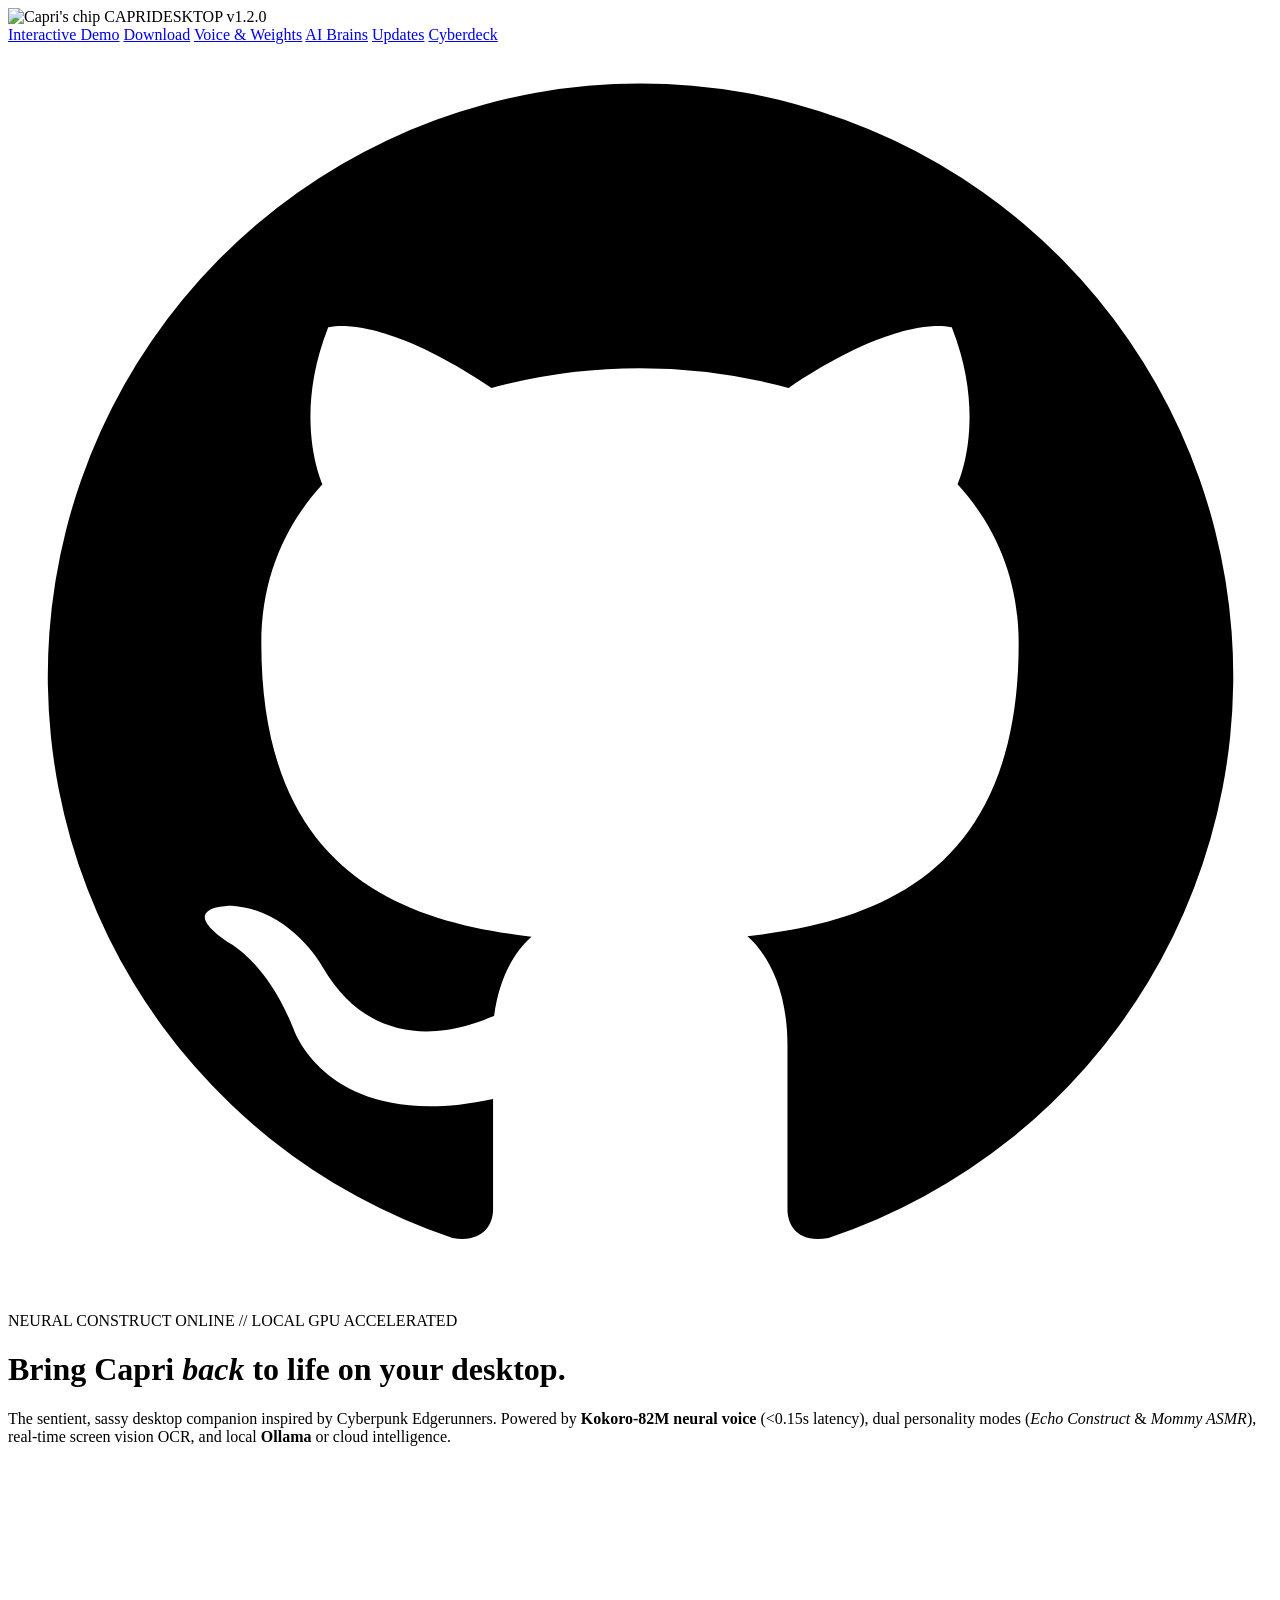
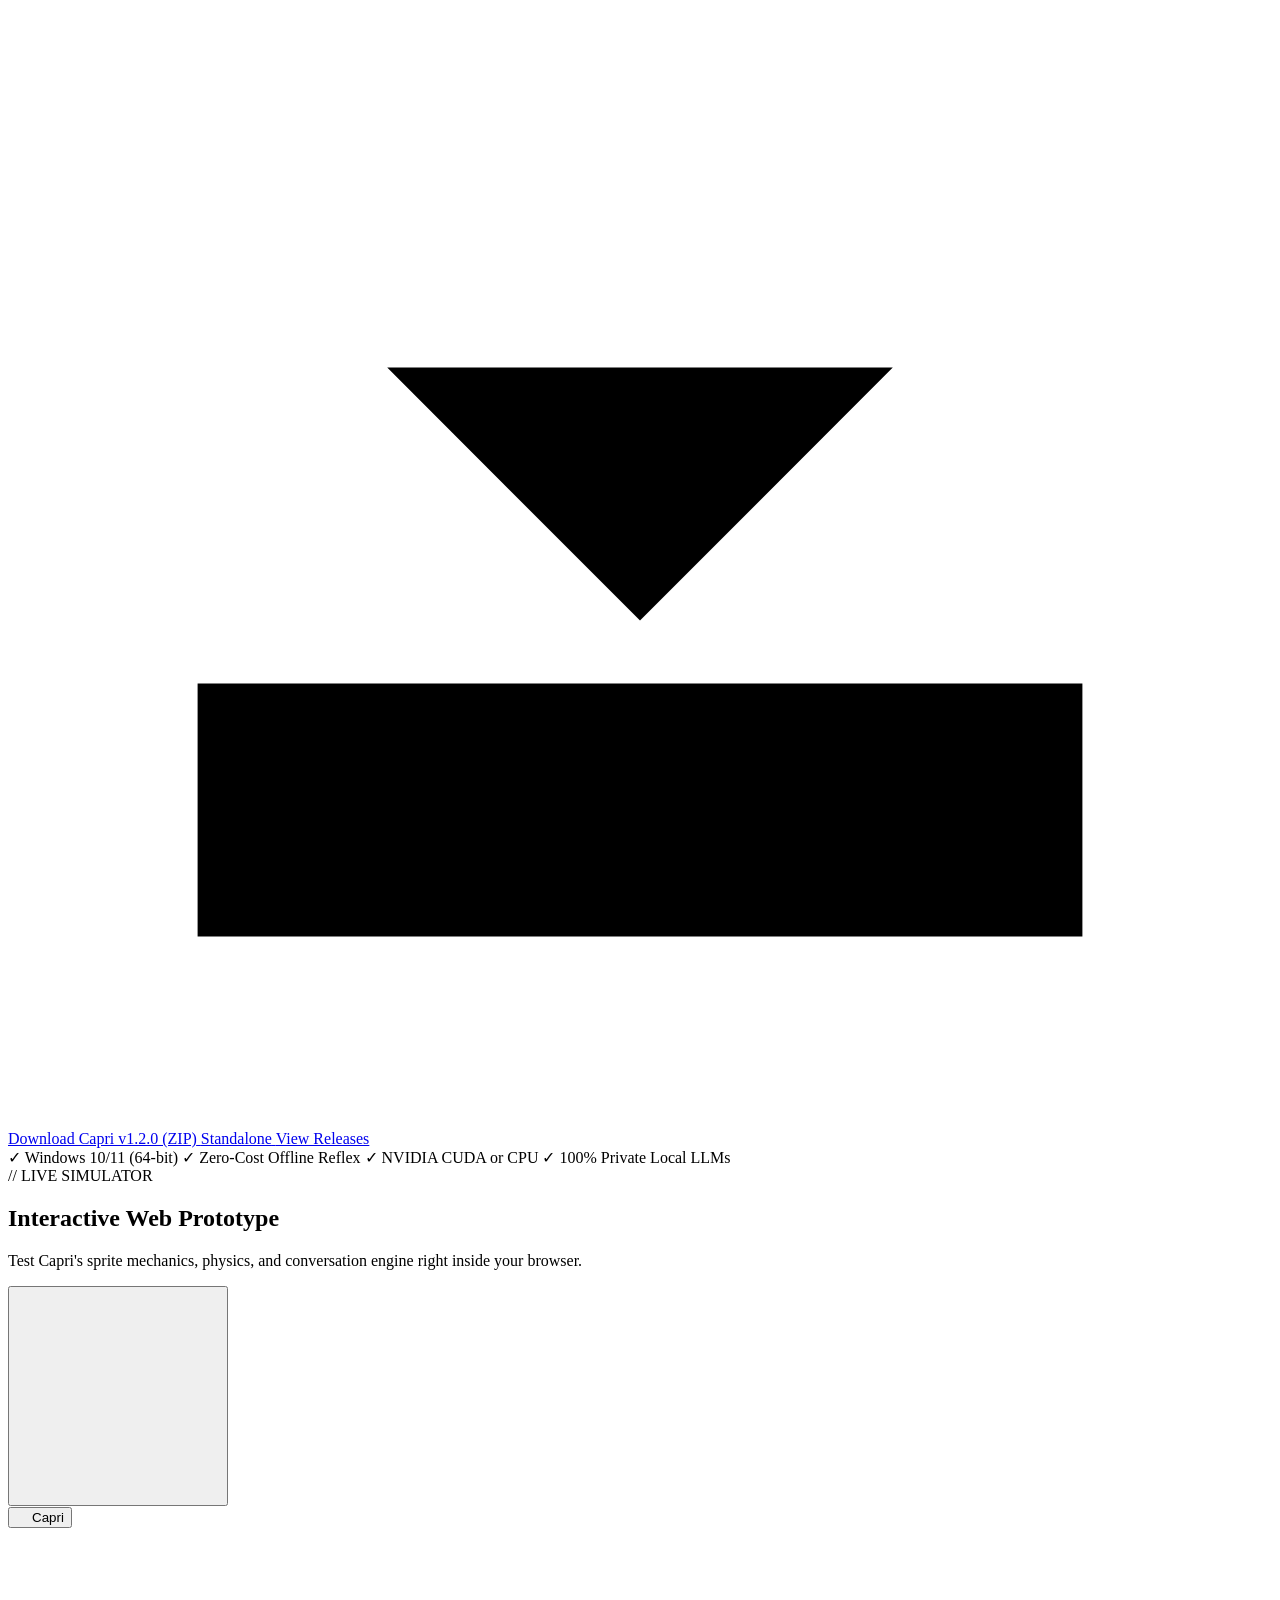
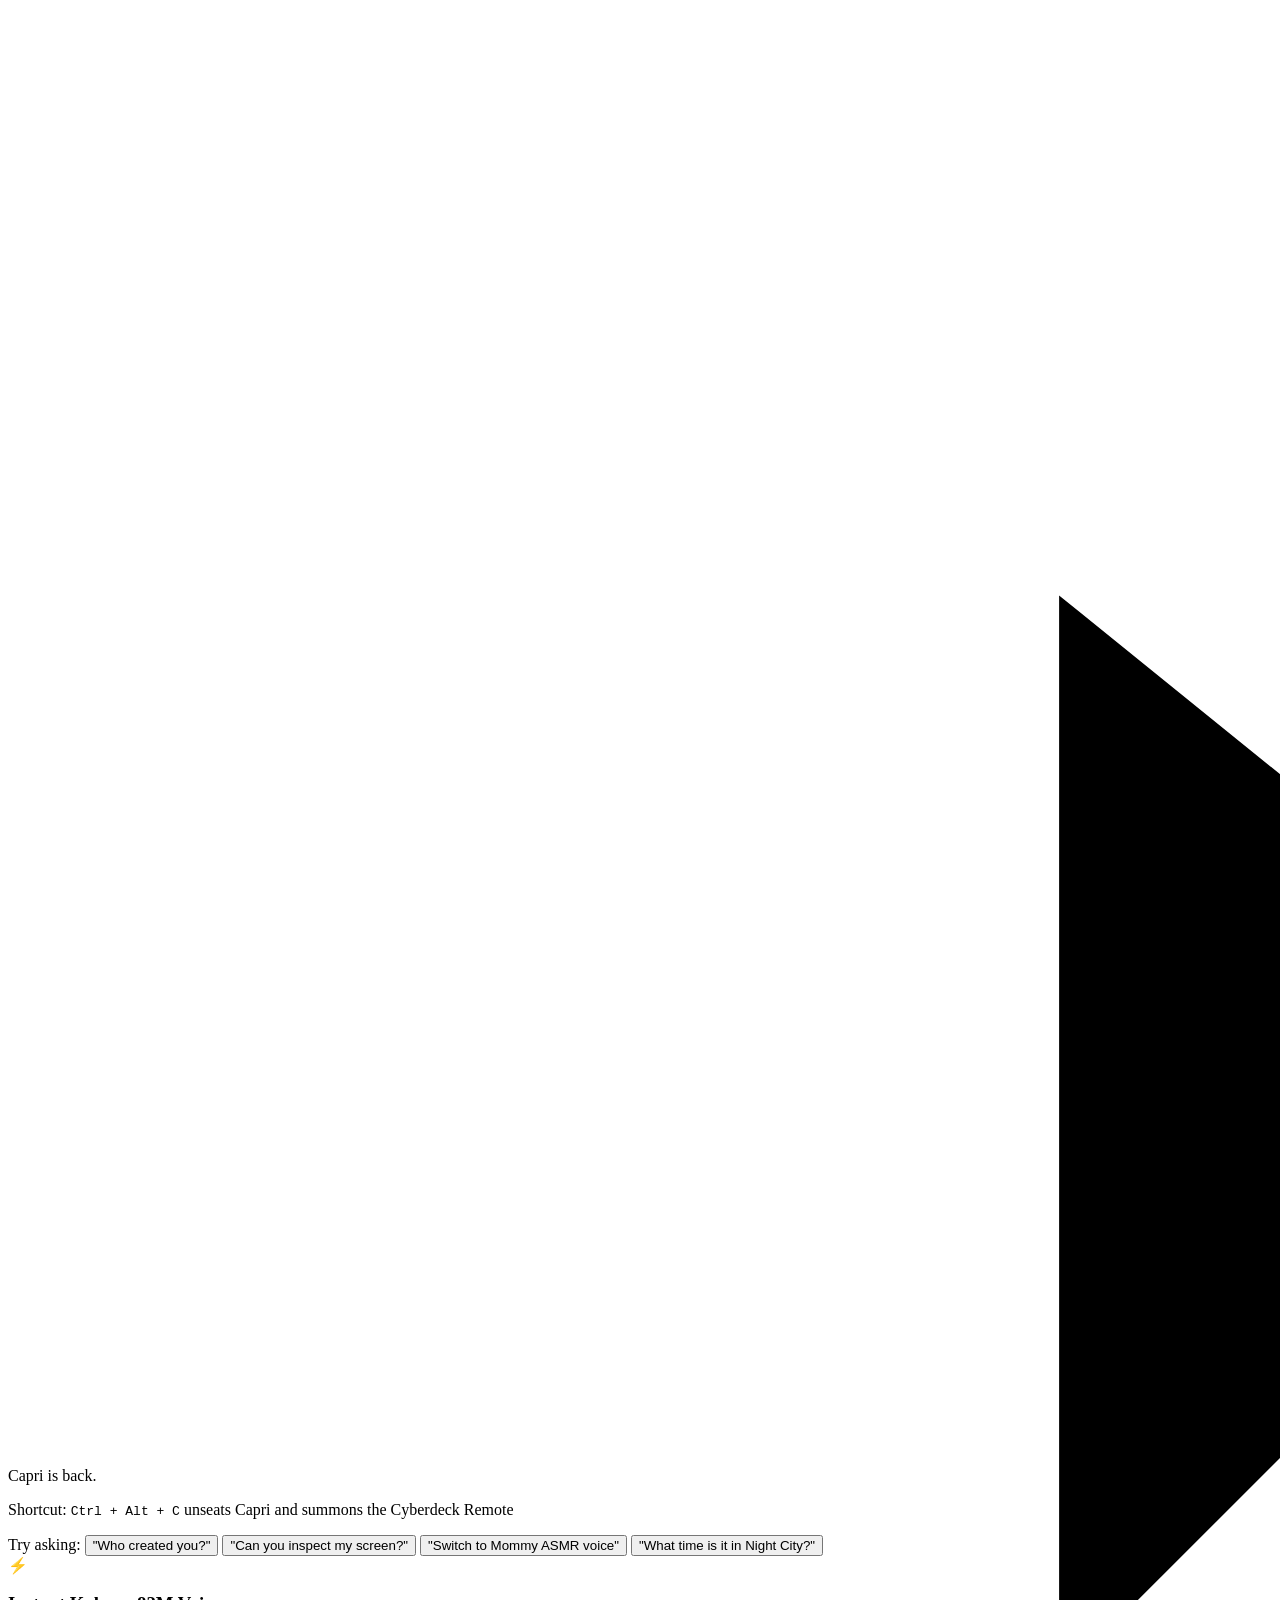
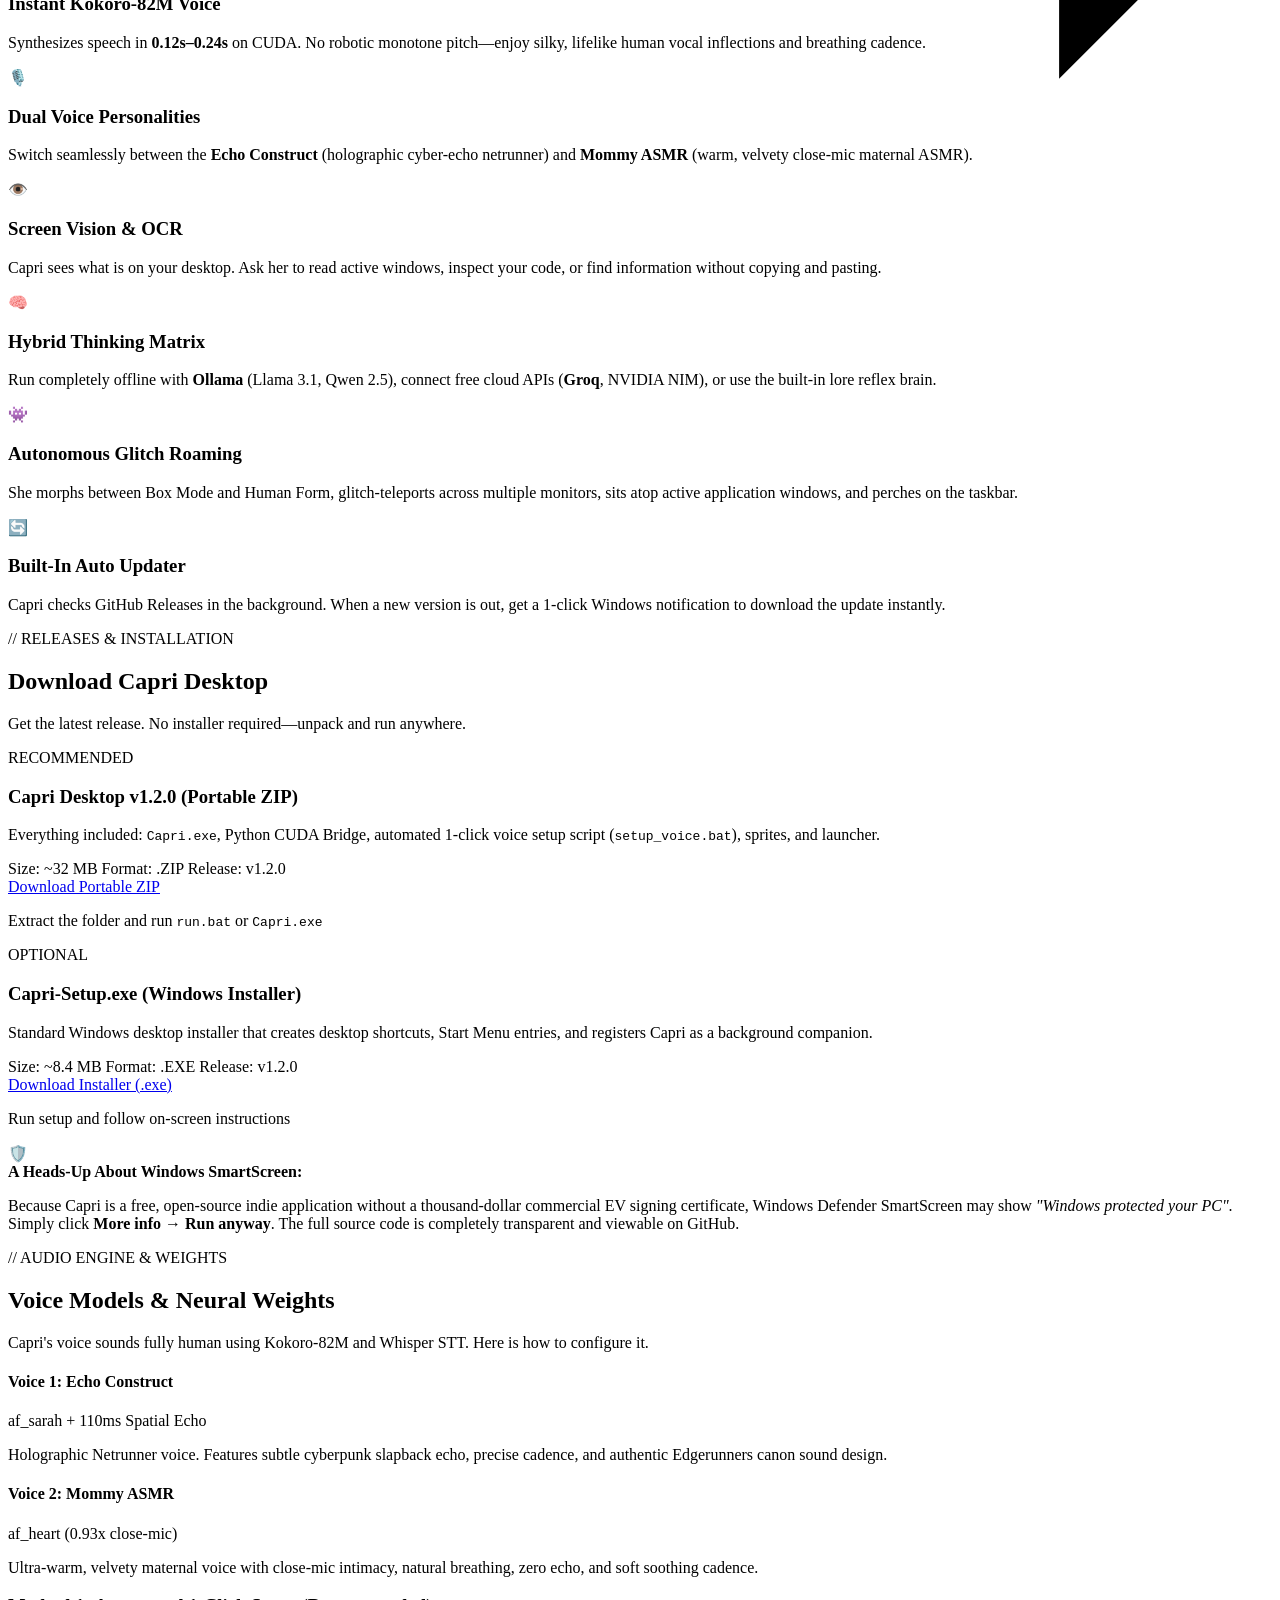
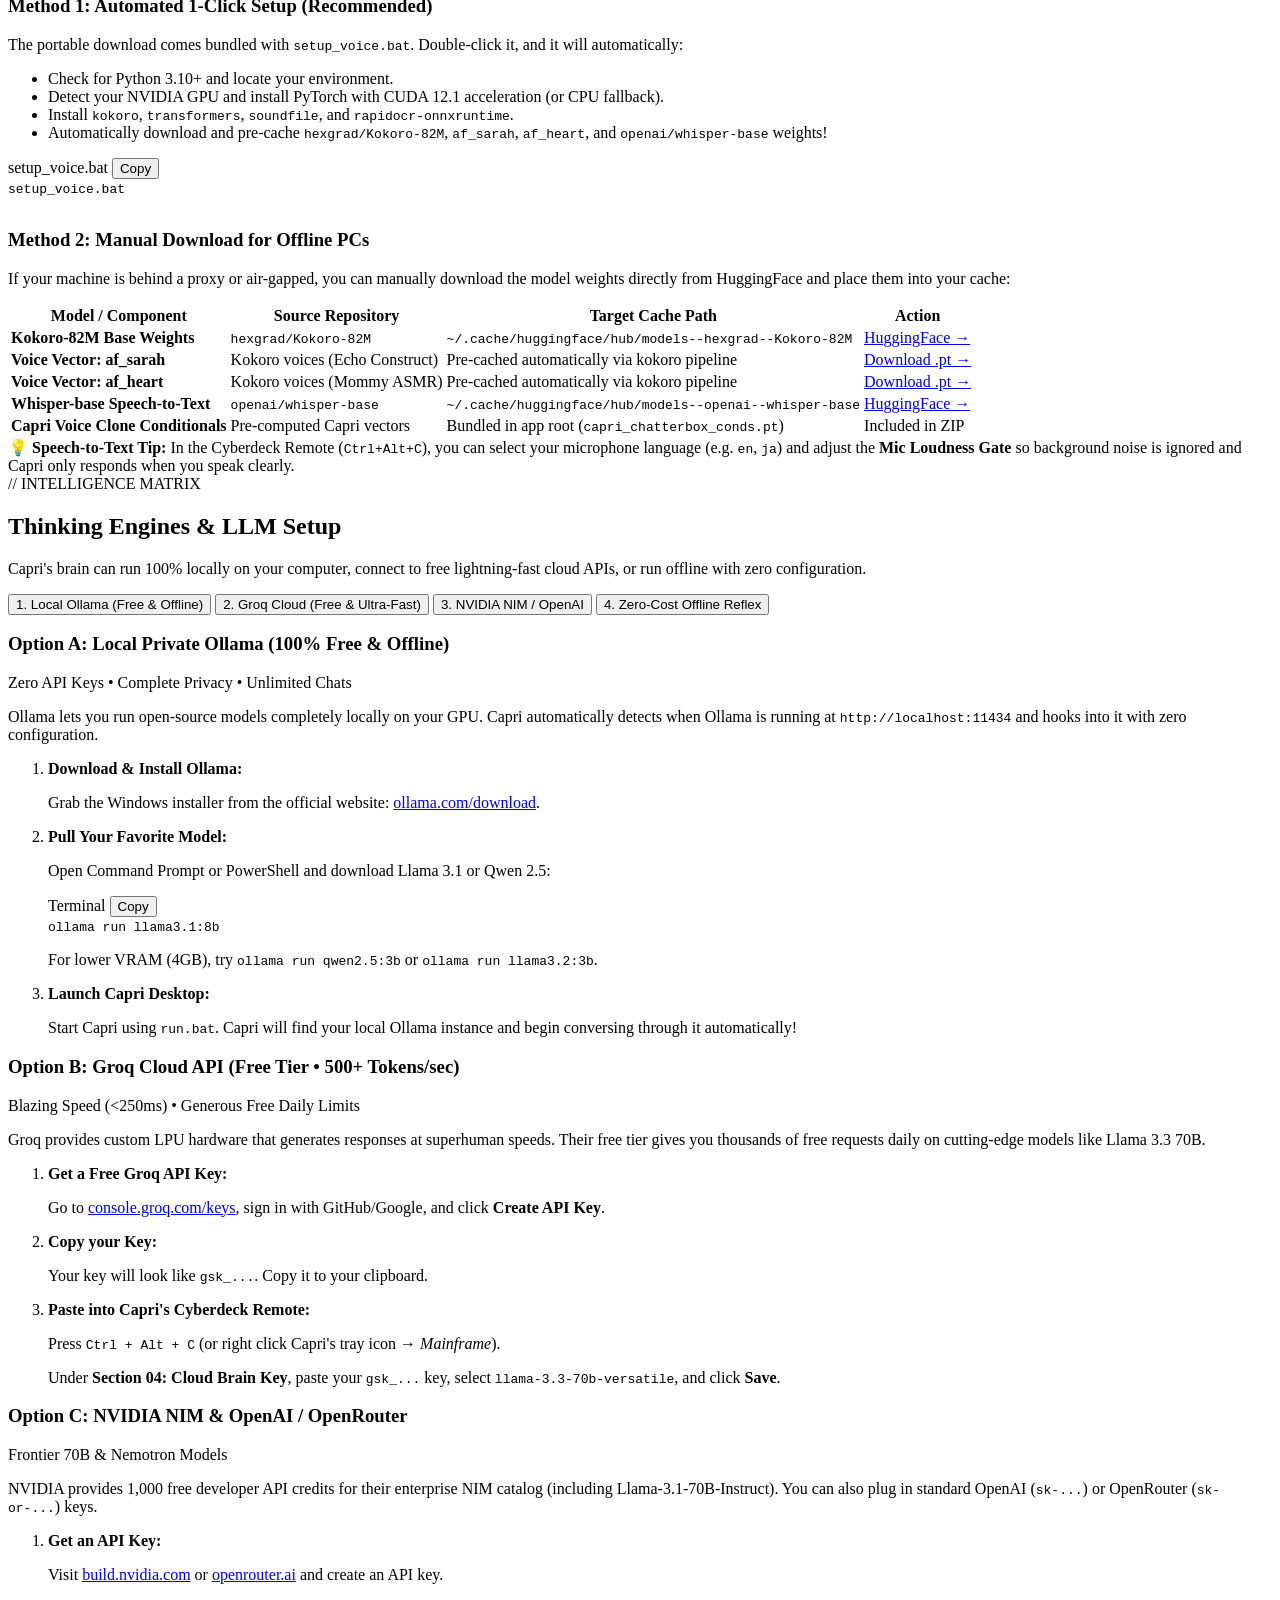
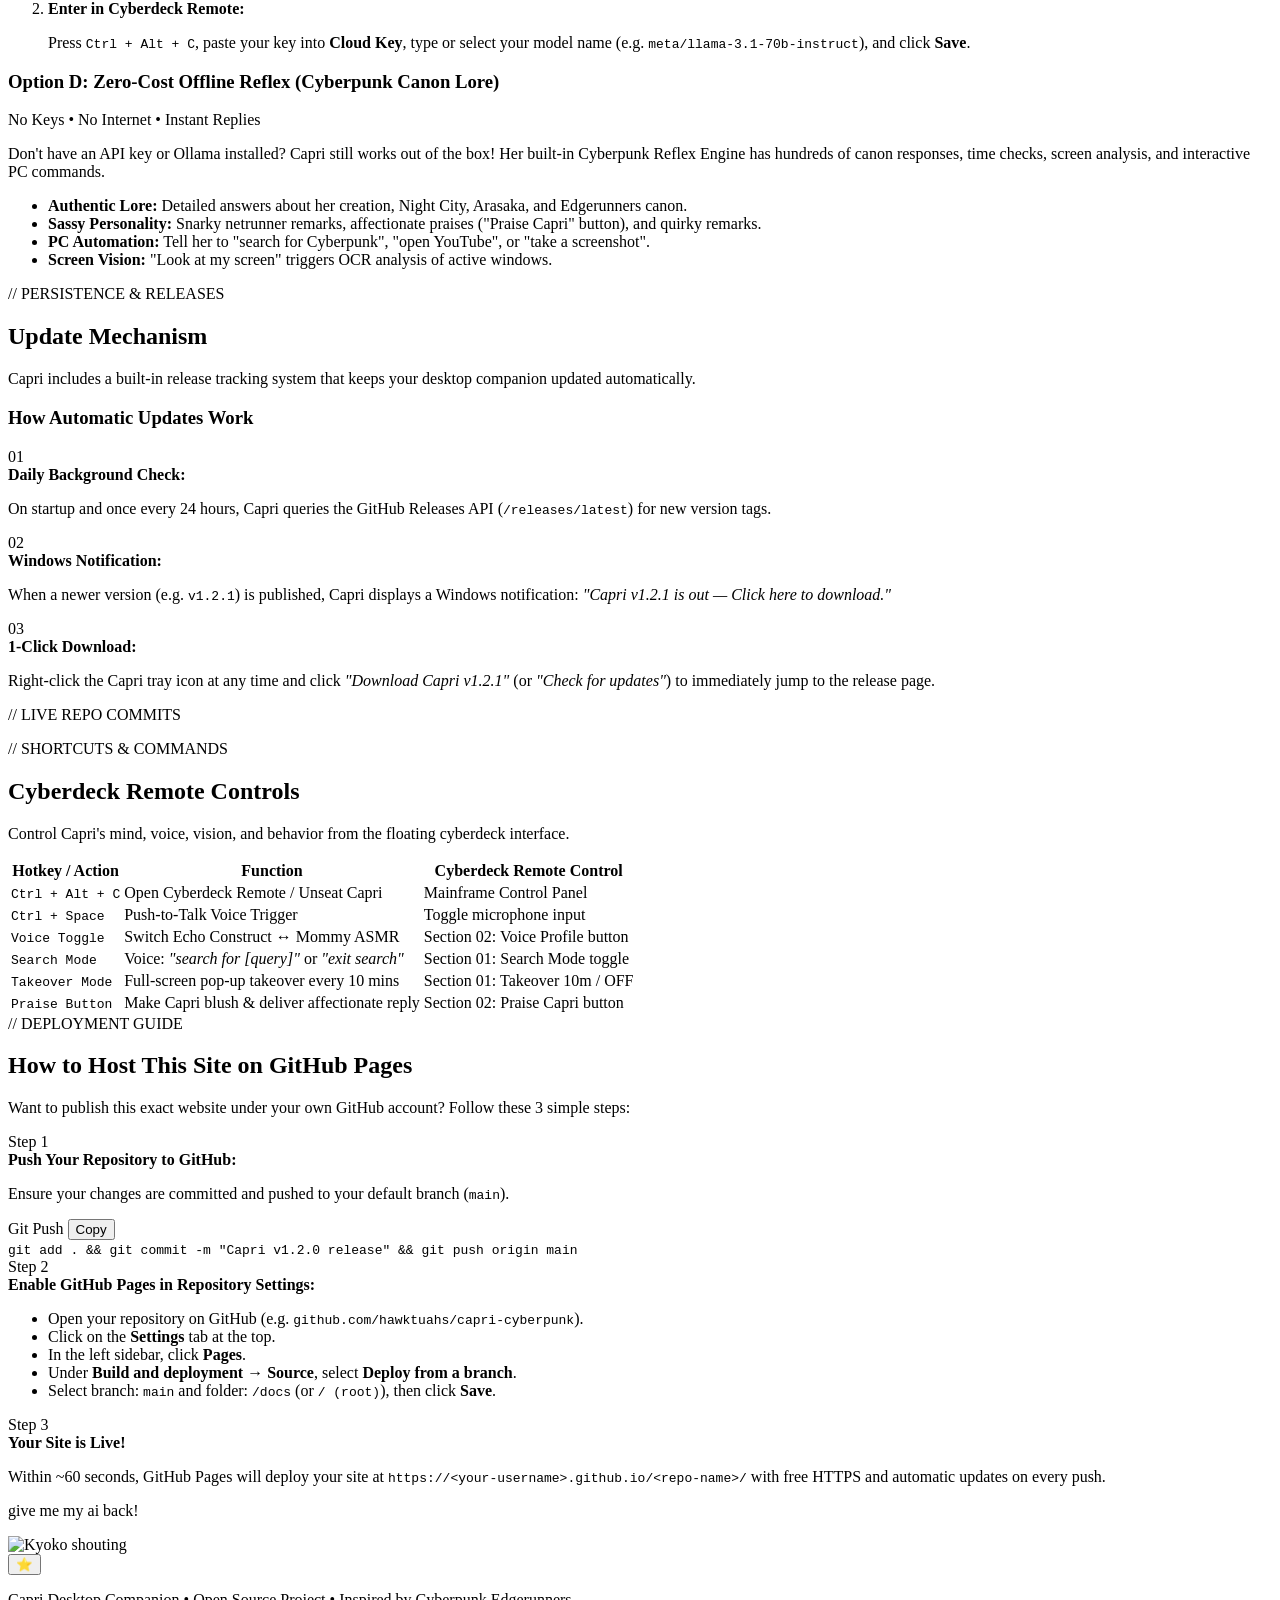
==== docs/index.html @ 784b1cc0 "Update target repository to hawktuahs/capri-cyberpunk" ====
<!doctype html>
<html lang="en">
<head>
  <meta charset="UTF-8">
  <meta name="viewport" content="width=device-width, initial-scale=1">
  <meta name="theme-color" content="#0e1015">
  <meta name="description" content="Capri Desktop — The sentient Cyberpunk Edgerunners companion with Kokoro neural voice, dual personas (Echo & Mommy ASMR), screen vision, and local Ollama or cloud thinking.">
  <title>Capri Desktop // Sentient Cyberpunk Companion</title>
  <link rel="icon" type="image/x-icon" href="assets/chip.ico">
  <link rel="stylesheet" href="style.css">
  <script src="app.js" defer></script>
</head>
<body>
  <div class="nav-bar">
    <div class="nav-content">
      <div class="brand">
        <img class="nav-chip" src="assets/chip.png" alt="Capri's chip" width="36" height="25">
        <span class="brand-title">CAPRI<span class="brand-sub">DESKTOP v1.2.0</span></span>
      </div>
      <div class="nav-links">
        <a href="#demo">Interactive Demo</a>
        <a href="#downloads">Download</a>
        <a href="#voice-setup">Voice &amp; Weights</a>
        <a href="#brains">AI Brains</a>
        <a href="#updates">Updates</a>
        <a href="#controls">Cyberdeck</a>
        <a class="github-icon" href="https://github.com/hawktuahs/capri-cyberpunk" target="_blank" rel="noopener noreferrer" aria-label="GitHub Repository">
          <svg viewBox="0 0 24 24" aria-hidden="true"><path d="M12 .75a11.25 11.25 0 0 0-3.56 21.92c.56.1.77-.24.77-.54v-2.1c-3.13.68-3.79-1.33-3.79-1.33-.51-1.3-1.25-1.65-1.25-1.65-1.02-.7.08-.69.08-.69 1.13.08 1.72 1.16 1.72 1.16 1 1.72 2.62 1.22 3.26.93.1-.73.39-1.22.71-1.5-2.5-.29-5.13-1.25-5.13-5.57 0-1.23.44-2.23 1.16-3.02-.12-.28-.5-1.43.11-2.98 0 0 .95-.3 3.1 1.15a10.83 10.83 0 0 1 5.64 0c2.15-1.45 3.1-1.15 3.1-1.15.61 1.55.23 2.7.11 2.98.72.79 1.16 1.79 1.16 3.02 0 4.33-2.64 5.28-5.15 5.56.4.35.76 1.03.76 2.08v3.11c0 .3.2.65.78.54A11.25 11.25 0 0 0 12 .75Z"/></svg>
        </a>
      </div>
    </div>
  </div>

  <div class="page">
    <!-- HERO SECTION -->
    <header class="hero">
      <div class="status-badge"><span class="pulse-dot"></span> NEURAL CONSTRUCT ONLINE // LOCAL GPU ACCELERATED</div>
      <h1>Bring Capri <em>back</em> to life on your desktop.</h1>
      <p class="hero-desc">
        The sentient, sassy desktop companion inspired by Cyberpunk Edgerunners. Powered by 
        <strong>Kokoro-82M neural voice</strong> (&lt;0.15s latency), dual personality modes 
        (<em>Echo Construct</em> &amp; <em>Mommy ASMR</em>), real-time screen vision OCR, 
        and local <strong>Ollama</strong> or cloud intelligence.
      </p>

      <div class="hero-actions">
        <a id="install" class="btn btn-primary" href="https://github.com/hawktuahs/capri-cyberpunk/releases/download/v1.2.0/Capri-Desktop-v1.2.0.zip">
          <svg viewBox="0 0 20 20" aria-hidden="true"><path d="M10 2v10m-4-4 4 4 4-4M3 13v4h14v-4"/></svg>
          <span>Download Capri v1.2.0 (ZIP)</span>
          <span class="download-badge">Standalone</span>
        </a>
        <a class="btn btn-secondary" href="https://github.com/hawktuahs/capri-cyberpunk/releases/latest" target="_blank" rel="noopener noreferrer">
          <span>View Releases</span>
        </a>
      </div>
      <div class="hero-specs">
        <span>✓ Windows 10/11 (64-bit)</span>
        <span>✓ Zero-Cost Offline Reflex</span>
        <span>✓ NVIDIA CUDA or CPU</span>
        <span>✓ 100% Private Local LLMs</span>
      </div>
    </header>

    <!-- LIVE DEMO STAGE -->
    <section class="demo-section" id="demo">
      <div class="section-title-wrap">
        <span class="section-kicker">// LIVE SIMULATOR</span>
        <h2>Interactive Web Prototype</h2>
        <p>Test Capri's sprite mechanics, physics, and conversation engine right inside your browser.</p>
      </div>

      <div id="demo-box" class="demo" tabindex="-1" role="region" aria-label="Interactive browser demonstration of Capri">
        <button id="demo-capri" class="demo-capri" aria-label="Capri. Drag to move, click to react, or use arrow keys and Enter."><span class="sprite"></span></button>
        <div id="taskbar" class="taskbar"><span class="xp-start" aria-hidden="true"></span><button id="demo-restore" class="xp-app" type="button" aria-label="Bring Capri back"><img src="assets/chip.png" alt="" width="16" height="11">Capri</button></div>
        <div id="talk-pill" class="talk-pill" hidden>
          <button id="talk-type" type="button" aria-label="Type to Capri"><svg viewBox="0 0 24 24" aria-hidden="true"><g transform="rotate(-45 12 12)"><rect x="4" y="9.5" width="12" height="5" rx="1.2"/><path d="M16.6 9.5 21 12l-4.4 2.5Z"/><path class="gap" d="M7.2 9v6M16 9v6"/></g></svg></button>
          <span aria-hidden="true"></span>
          <button id="talk-voice" type="button" aria-label="Talk to Capri out loud"><svg viewBox="0 0 24 24" aria-hidden="true"><path d="M4.8 9.5v5M8.4 7v10M12 5v14M15.6 7.5v9M19.2 10v4"/></svg></button>
        </div>
        <div id="talk-box" class="talk-box" hidden aria-hidden="true"><svg class="talk-frame"></svg><p class="talk-heard"></p><p class="talk-reply"><span class="talk-name">CAPRI:</span> <span class="talk-words"></span><span class="talk-caret"></span></p></div>
        <form id="talk-typer" class="talk-typer" hidden><svg class="talk-frame" aria-hidden="true"></svg><label for="talk-input">&gt; you:</label><input id="talk-input" type="text" maxlength="240" autocomplete="off" spellcheck="false" enterkeyhint="send"></form>
        <div id="player-cursor" class="player-cursor" aria-hidden="true"><svg viewBox="0 0 28 34"><path d="M3 2v24l6-6 5 11 5-2-5-10h10L3 2Z"/></svg></div>
        <span id="demo-status" class="sr-only" role="status"></span>
      </div>

      <div class="demo-hints">
        <p class="hint">Shortcut: <code>Ctrl + Alt + C</code> unseats Capri and summons the Cyberdeck Remote</p>
        <div class="prompt-chips">
          <span class="prompt-label">Try asking:</span>
          <button type="button" class="chip-btn" data-say="Who created you?">"Who created you?"</button>
          <button type="button" class="chip-btn" data-say="Can you inspect my screen?">"Can you inspect my screen?"</button>
          <button type="button" class="chip-btn" data-say="Switch to Mommy ASMR voice">"Switch to Mommy ASMR voice"</button>
          <button type="button" class="chip-btn" data-say="What time is it in Night City?">"What time is it in Night City?"</button>
        </div>
      </div>
    </section>

    <!-- KEY FEATURES OVERVIEW -->
    <section class="features-grid">
      <div class="feature-card">
        <div class="card-icon">⚡</div>
        <h3>Instant Kokoro-82M Voice</h3>
        <p>Synthesizes speech in <strong>0.12s–0.24s</strong> on CUDA. No robotic monotone pitch—enjoy silky, lifelike human vocal inflections and breathing cadence.</p>
      </div>

      <div class="feature-card">
        <div class="card-icon">🎙️</div>
        <h3>Dual Voice Personalities</h3>
        <p>Switch seamlessly between the <strong>Echo Construct</strong> (holographic cyber-echo netrunner) and <strong>Mommy ASMR</strong> (warm, velvety close-mic maternal ASMR).</p>
      </div>

      <div class="feature-card">
        <div class="card-icon">👁️</div>
        <h3>Screen Vision &amp; OCR</h3>
        <p>Capri sees what is on your desktop. Ask her to read active windows, inspect your code, or find information without copying and pasting.</p>
      </div>

      <div class="feature-card">
        <div class="card-icon">🧠</div>
        <h3>Hybrid Thinking Matrix</h3>
        <p>Run completely offline with <strong>Ollama</strong> (Llama 3.1, Qwen 2.5), connect free cloud APIs (<strong>Groq</strong>, NVIDIA NIM), or use the built-in lore reflex brain.</p>
      </div>

      <div class="feature-card">
        <div class="card-icon">👾</div>
        <h3>Autonomous Glitch Roaming</h3>
        <p>She morphs between Box Mode and Human Form, glitch-teleports across multiple monitors, sits atop active application windows, and perches on the taskbar.</p>
      </div>

      <div class="feature-card">
        <div class="card-icon">🔄</div>
        <h3>Built-In Auto Updater</h3>
        <p>Capri checks GitHub Releases in the background. When a new version is out, get a 1-click Windows notification to download the update instantly.</p>
      </div>
    </section>

    <!-- DOWNLOADS SECTION -->
    <section class="content-section" id="downloads">
      <div class="section-title-wrap">
        <span class="section-kicker">// RELEASES &amp; INSTALLATION</span>
        <h2>Download Capri Desktop</h2>
        <p>Get the latest release. No installer required—unpack and run anywhere.</p>
      </div>

      <div class="downloads-container">
        <div class="download-card highlight">
          <div class="dl-badge">RECOMMENDED</div>
          <h3>Capri Desktop v1.2.0 (Portable ZIP)</h3>
          <p class="dl-desc">Everything included: <code>Capri.exe</code>, Python CUDA Bridge, automated 1-click voice setup script (<code>setup_voice.bat</code>), sprites, and launcher.</p>
          <div class="dl-meta">
            <span>Size: ~32 MB</span>
            <span>Format: .ZIP</span>
            <span>Release: v1.2.0</span>
          </div>
          <a class="btn btn-primary btn-block" href="https://github.com/hawktuahs/capri-cyberpunk/releases/download/v1.2.0/Capri-Desktop-v1.2.0.zip">
            Download Portable ZIP
          </a>
          <p class="dl-note">Extract the folder and run <code>run.bat</code> or <code>Capri.exe</code></p>
        </div>

        <div class="download-card">
          <div class="dl-badge secondary">OPTIONAL</div>
          <h3>Capri-Setup.exe (Windows Installer)</h3>
          <p class="dl-desc">Standard Windows desktop installer that creates desktop shortcuts, Start Menu entries, and registers Capri as a background companion.</p>
          <div class="dl-meta">
            <span>Size: ~8.4 MB</span>
            <span>Format: .EXE</span>
            <span>Release: v1.2.0</span>
          </div>
          <a class="btn btn-secondary btn-block" href="https://github.com/hawktuahs/capri-cyberpunk/releases/download/v1.2.0/Capri-Setup.exe">
            Download Installer (.exe)
          </a>
          <p class="dl-note">Run setup and follow on-screen instructions</p>
        </div>
      </div>

      <!-- SMART SCREEN HEADS UP -->
      <div class="alert-box">
        <div class="alert-icon">🛡️</div>
        <div class="alert-content">
          <strong>A Heads-Up About Windows SmartScreen:</strong>
          <p>
            Because Capri is a free, open-source indie application without a thousand-dollar commercial EV signing certificate, 
            Windows Defender SmartScreen may show <em>"Windows protected your PC"</em>. 
            Simply click <strong>More info</strong> &rarr; <strong>Run anyway</strong>. 
            The full source code is completely transparent and viewable on GitHub.
          </p>
        </div>
      </div>
    </section>

    <!-- VOICE MODELS & WEIGHTS SECTION -->
    <section class="content-section" id="voice-setup">
      <div class="section-title-wrap">
        <span class="section-kicker">// AUDIO ENGINE &amp; WEIGHTS</span>
        <h2>Voice Models &amp; Neural Weights</h2>
        <p>Capri's voice sounds fully human using Kokoro-82M and Whisper STT. Here is how to configure it.</p>
      </div>

      <div class="card voice-box">
        <div class="voice-personas">
          <div class="persona-card">
            <h4>Voice 1: Echo Construct</h4>
            <div class="persona-tag">af_sarah + 110ms Spatial Echo</div>
            <p>Holographic Netrunner voice. Features subtle cyberpunk slapback echo, precise cadence, and authentic Edgerunners canon sound design.</p>
          </div>
          <div class="persona-card">
            <h4>Voice 2: Mommy ASMR</h4>
            <div class="persona-tag">af_heart (0.93x close-mic)</div>
            <p>Ultra-warm, velvety maternal voice with close-mic intimacy, natural breathing, zero echo, and soft soothing cadence.</p>
          </div>
        </div>

        <h3 class="step-head">Method 1: Automated 1-Click Setup (Recommended)</h3>
        <p>The portable download comes bundled with <code>setup_voice.bat</code>. Double-click it, and it will automatically:</p>
        <ul class="clean-list">
          <li>Check for Python 3.10+ and locate your environment.</li>
          <li>Detect your NVIDIA GPU and install PyTorch with CUDA 12.1 acceleration (or CPU fallback).</li>
          <li>Install <code>kokoro</code>, <code>transformers</code>, <code>soundfile</code>, and <code>rapidocr-onnxruntime</code>.</li>
          <li>Automatically download and pre-cache <code>hexgrad/Kokoro-82M</code>, <code>af_sarah</code>, <code>af_heart</code>, and <code>openai/whisper-base</code> weights!</li>
        </ul>
        <div class="code-terminal">
          <div class="terminal-bar">
            <span>setup_voice.bat</span>
            <button class="copy-btn" data-copy="setup_voice.bat">Copy</button>
          </div>
          <code>setup_voice.bat</code>
        </div>

        <h3 class="step-head" style="margin-top: 2rem;">Method 2: Manual Download for Offline PCs</h3>
        <p>If your machine is behind a proxy or air-gapped, you can manually download the model weights directly from HuggingFace and place them into your cache:</p>

        <div class="table-responsive">
          <table class="weights-table">
            <thead>
              <tr>
                <th>Model / Component</th>
                <th>Source Repository</th>
                <th>Target Cache Path</th>
                <th>Action</th>
              </tr>
            </thead>
            <tbody>
              <tr>
                <td><strong>Kokoro-82M Base Weights</strong></td>
                <td><code>hexgrad/Kokoro-82M</code></td>
                <td><code>~/.cache/huggingface/hub/models--hexgrad--Kokoro-82M</code></td>
                <td><a href="https://huggingface.co/hexgrad/Kokoro-82M" target="_blank" class="table-link">HuggingFace &rarr;</a></td>
              </tr>
              <tr>
                <td><strong>Voice Vector: af_sarah</strong></td>
                <td>Kokoro voices (Echo Construct)</td>
                <td>Pre-cached automatically via kokoro pipeline</td>
                <td><a href="https://huggingface.co/hexgrad/Kokoro-82M/resolve/main/voices/af_sarah.pt" target="_blank" class="table-link">Download .pt &rarr;</a></td>
              </tr>
              <tr>
                <td><strong>Voice Vector: af_heart</strong></td>
                <td>Kokoro voices (Mommy ASMR)</td>
                <td>Pre-cached automatically via kokoro pipeline</td>
                <td><a href="https://huggingface.co/hexgrad/Kokoro-82M/resolve/main/voices/af_heart.pt" target="_blank" class="table-link">Download .pt &rarr;</a></td>
              </tr>
              <tr>
                <td><strong>Whisper-base Speech-to-Text</strong></td>
                <td><code>openai/whisper-base</code></td>
                <td><code>~/.cache/huggingface/hub/models--openai--whisper-base</code></td>
                <td><a href="https://huggingface.co/openai/whisper-base" target="_blank" class="table-link">HuggingFace &rarr;</a></td>
              </tr>
              <tr>
                <td><strong>Capri Voice Clone Conditionals</strong></td>
                <td>Pre-computed Capri vectors</td>
                <td>Bundled in app root (<code>capri_chatterbox_conds.pt</code>)</td>
                <td><span class="badge-included">Included in ZIP</span></td>
              </tr>
            </tbody>
          </table>
        </div>

        <div class="tip-box">
          <strong>💡 Speech-to-Text Tip:</strong> In the Cyberdeck Remote (<code>Ctrl+Alt+C</code>), you can select your microphone language (e.g. <code>en</code>, <code>ja</code>) and adjust the <strong>Mic Loudness Gate</strong> so background noise is ignored and Capri only responds when you speak clearly.
        </div>
      </div>
    </section>

    <!-- AI BRAINS & THINKING APIS (EXPLAINED SEPARATELY) -->
    <section class="content-section" id="brains">
      <div class="section-title-wrap">
        <span class="section-kicker">// INTELLIGENCE MATRIX</span>
        <h2>Thinking Engines &amp; LLM Setup</h2>
        <p>Capri's brain can run 100% locally on your computer, connect to free lightning-fast cloud APIs, or run offline with zero configuration.</p>
      </div>

      <!-- TAB BUTTONS -->
      <div class="tab-nav">
        <button class="tab-btn active" data-tab="tab-ollama">1. Local Ollama (Free &amp; Offline)</button>
        <button class="tab-btn" data-tab="tab-groq">2. Groq Cloud (Free &amp; Ultra-Fast)</button>
        <button class="tab-btn" data-tab="tab-nvidia">3. NVIDIA NIM / OpenAI</button>
        <button class="tab-btn" data-tab="tab-reflex">4. Zero-Cost Offline Reflex</button>
      </div>

      <!-- TAB 1: OLLAMA -->
      <div class="tab-content active" id="tab-ollama">
        <div class="card brain-card">
          <div class="brain-header">
            <h3>Option A: Local Private Ollama (100% Free &amp; Offline)</h3>
            <span class="badge-pill green">Zero API Keys • Complete Privacy • Unlimited Chats</span>
          </div>
          <p>
            Ollama lets you run open-source models completely locally on your GPU. Capri automatically detects when 
            Ollama is running at <code>http://localhost:11434</code> and hooks into it with zero configuration.
          </p>

          <ol class="setup-steps">
            <li>
              <strong>Download &amp; Install Ollama:</strong>
              <p>Grab the Windows installer from the official website: <a href="https://ollama.com/download" target="_blank">ollama.com/download</a>.</p>
            </li>
            <li>
              <strong>Pull Your Favorite Model:</strong>
              <p>Open Command Prompt or PowerShell and download Llama 3.1 or Qwen 2.5:</p>
              <div class="code-terminal">
                <div class="terminal-bar">
                  <span>Terminal</span>
                  <button class="copy-btn" data-copy="ollama run llama3.1:8b">Copy</button>
                </div>
                <code>ollama run llama3.1:8b</code>
              </div>
              <p class="sub-hint">For lower VRAM (4GB), try <code>ollama run qwen2.5:3b</code> or <code>ollama run llama3.2:3b</code>.</p>
            </li>
            <li>
              <strong>Launch Capri Desktop:</strong>
              <p>Start Capri using <code>run.bat</code>. Capri will find your local Ollama instance and begin conversing through it automatically!</p>
            </li>
          </ol>
        </div>
      </div>

      <!-- TAB 2: GROQ -->
      <div class="tab-content" id="tab-groq">
        <div class="card brain-card">
          <div class="brain-header">
            <h3>Option B: Groq Cloud API (Free Tier • 500+ Tokens/sec)</h3>
            <span class="badge-pill cyan">Blazing Speed (&lt;250ms) • Generous Free Daily Limits</span>
          </div>
          <p>
            Groq provides custom LPU hardware that generates responses at superhuman speeds. Their free tier gives you 
            thousands of free requests daily on cutting-edge models like Llama 3.3 70B.
          </p>

          <ol class="setup-steps">
            <li>
              <strong>Get a Free Groq API Key:</strong>
              <p>Go to <a href="https://console.groq.com/keys" target="_blank">console.groq.com/keys</a>, sign in with GitHub/Google, and click <strong>Create API Key</strong>.</p>
            </li>
            <li>
              <strong>Copy your Key:</strong>
              <p>Your key will look like <code>gsk_...</code>. Copy it to your clipboard.</p>
            </li>
            <li>
              <strong>Paste into Capri's Cyberdeck Remote:</strong>
              <p>Press <code>Ctrl + Alt + C</code> (or right click Capri's tray icon &rarr; <em>Mainframe</em>).</p>
              <p>Under <strong>Section 04: Cloud Brain Key</strong>, paste your <code>gsk_...</code> key, select <code>llama-3.3-70b-versatile</code>, and click <strong>Save</strong>.</p>
            </li>
          </ol>
        </div>
      </div>

      <!-- TAB 3: NVIDIA NIM -->
      <div class="tab-content" id="tab-nvidia">
        <div class="card brain-card">
          <div class="brain-header">
            <h3>Option C: NVIDIA NIM &amp; OpenAI / OpenRouter</h3>
            <span class="badge-pill purple">Frontier 70B &amp; Nemotron Models</span>
          </div>
          <p>
            NVIDIA provides 1,000 free developer API credits for their enterprise NIM catalog (including Llama-3.1-70B-Instruct). 
            You can also plug in standard OpenAI (<code>sk-...</code>) or OpenRouter (<code>sk-or-...</code>) keys.
          </p>

          <ol class="setup-steps">
            <li>
              <strong>Get an API Key:</strong>
              <p>Visit <a href="https://build.nvidia.com/" target="_blank">build.nvidia.com</a> or <a href="https://openrouter.ai/" target="_blank">openrouter.ai</a> and create an API key.</p>
            </li>
            <li>
              <strong>Enter in Cyberdeck Remote:</strong>
              <p>Press <code>Ctrl + Alt + C</code>, paste your key into <strong>Cloud Key</strong>, type or select your model name (e.g. <code>meta/llama-3.1-70b-instruct</code>), and click <strong>Save</strong>.</p>
            </li>
          </ol>
        </div>
      </div>

      <!-- TAB 4: OFFLINE REFLEX -->
      <div class="tab-content" id="tab-reflex">
        <div class="card brain-card">
          <div class="brain-header">
            <h3>Option D: Zero-Cost Offline Reflex (Cyberpunk Canon Lore)</h3>
            <span class="badge-pill orange">No Keys • No Internet • Instant Replies</span>
          </div>
          <p>
            Don't have an API key or Ollama installed? Capri still works out of the box! Her built-in 
            Cyberpunk Reflex Engine has hundreds of canon responses, time checks, screen analysis, 
            and interactive PC commands.
          </p>
          <ul class="clean-list">
            <li><strong>Authentic Lore:</strong> Detailed answers about her creation, Night City, Arasaka, and Edgerunners canon.</li>
            <li><strong>Sassy Personality:</strong> Snarky netrunner remarks, affectionate praises ("Praise Capri" button), and quirky remarks.</li>
            <li><strong>PC Automation:</strong> Tell her to "search for Cyberpunk", "open YouTube", or "take a screenshot".</li>
            <li><strong>Screen Vision:</strong> "Look at my screen" triggers OCR analysis of active windows.</li>
          </ul>
        </div>
      </div>
    </section>

    <!-- UPDATE MECHANISM SECTION -->
    <section class="content-section" id="updates">
      <div class="section-title-wrap">
        <span class="section-kicker">// PERSISTENCE &amp; RELEASES</span>
        <h2>Update Mechanism</h2>
        <p>Capri includes a built-in release tracking system that keeps your desktop companion updated automatically.</p>
      </div>

      <div class="updates-layout">
        <div class="card updates-card">
          <h3>How Automatic Updates Work</h3>
          <div class="flow-step">
            <span class="step-num">01</span>
            <div>
              <strong>Daily Background Check:</strong>
              <p>On startup and once every 24 hours, Capri queries the GitHub Releases API (<code>/releases/latest</code>) for new version tags.</p>
            </div>
          </div>

          <div class="flow-step">
            <span class="step-num">02</span>
            <div>
              <strong>Windows Notification:</strong>
              <p>When a newer version (e.g. <code>v1.2.1</code>) is published, Capri displays a Windows notification: <em>"Capri v1.2.1 is out — Click here to download."</em></p>
            </div>
          </div>

          <div class="flow-step">
            <span class="step-num">03</span>
            <div>
              <strong>1-Click Download:</strong>
              <p>Right-click the Capri tray icon at any time and click <em>"Download Capri v1.2.1"</em> (or <em>"Check for updates"</em>) to immediately jump to the release page.</p>
            </div>
          </div>
        </div>

        <aside id="changelog" class="changelog" aria-label="Latest changes">
          <p class="changelog-head">// LIVE REPO COMMITS</p>
          <div class="changelog-window">
            <ol class="changelog-track"></ol>
          </div>
        </aside>
      </div>
    </section>

    <!-- CYBERDECK REMOTE & CONTROLS -->
    <section class="content-section" id="controls">
      <div class="section-title-wrap">
        <span class="section-kicker">// SHORTCUTS &amp; COMMANDS</span>
        <h2>Cyberdeck Remote Controls</h2>
        <p>Control Capri's mind, voice, vision, and behavior from the floating cyberdeck interface.</p>
      </div>

      <div class="table-responsive">
        <table class="controls-table">
          <thead>
            <tr>
              <th>Hotkey / Action</th>
              <th>Function</th>
              <th>Cyberdeck Remote Control</th>
            </tr>
          </thead>
          <tbody>
            <tr>
              <td><code>Ctrl + Alt + C</code></td>
              <td>Open Cyberdeck Remote / Unseat Capri</td>
              <td>Mainframe Control Panel</td>
            </tr>
            <tr>
              <td><code>Ctrl + Space</code></td>
              <td>Push-to-Talk Voice Trigger</td>
              <td>Toggle microphone input</td>
            </tr>
            <tr>
              <td><code>Voice Toggle</code></td>
              <td>Switch Echo Construct &harr; Mommy ASMR</td>
              <td>Section 02: Voice Profile button</td>
            </tr>
            <tr>
              <td><code>Search Mode</code></td>
              <td>Voice: <em>"search for [query]"</em> or <em>"exit search"</em></td>
              <td>Section 01: Search Mode toggle</td>
            </tr>
            <tr>
              <td><code>Takeover Mode</code></td>
              <td>Full-screen pop-up takeover every 10 mins</td>
              <td>Section 01: Takeover 10m / OFF</td>
            </tr>
            <tr>
              <td><code>Praise Button</code></td>
              <td>Make Capri blush &amp; deliver affectionate reply</td>
              <td>Section 02: Praise Capri button</td>
            </tr>
          </tbody>
        </table>
      </div>
    </section>

    <!-- GITHUB PAGES PUBLISHING GUIDE -->
    <section class="content-section" id="publishing">
      <div class="section-title-wrap">
        <span class="section-kicker">// DEPLOYMENT GUIDE</span>
        <h2>How to Host This Site on GitHub Pages</h2>
        <p>Want to publish this exact website under your own GitHub account? Follow these 3 simple steps:</p>
      </div>

      <div class="card publish-guide">
        <div class="guide-step">
          <div class="step-badge">Step 1</div>
          <div class="step-body">
            <strong>Push Your Repository to GitHub:</strong>
            <p>Ensure your changes are committed and pushed to your default branch (<code>main</code>).</p>
            <div class="code-terminal">
              <div class="terminal-bar">
                <span>Git Push</span>
                <button class="copy-btn" data-copy="git add . && git commit -m 'Capri v1.2.0 release' && git push origin main">Copy</button>
              </div>
              <code>git add . && git commit -m "Capri v1.2.0 release" && git push origin main</code>
            </div>
          </div>
        </div>

        <div class="guide-step">
          <div class="step-badge">Step 2</div>
          <div class="step-body">
            <strong>Enable GitHub Pages in Repository Settings:</strong>
            <ul class="clean-list">
              <li>Open your repository on GitHub (e.g. <code>github.com/hawktuahs/capri-cyberpunk</code>).</li>
              <li>Click on the <strong>Settings</strong> tab at the top.</li>
              <li>In the left sidebar, click <strong>Pages</strong>.</li>
              <li>Under <strong>Build and deployment &rarr; Source</strong>, select <strong>Deploy from a branch</strong>.</li>
              <li>Select branch: <code>main</code> and folder: <code>/docs</code> (or <code>/ (root)</code>), then click <strong>Save</strong>.</li>
            </ul>
          </div>
        </div>

        <div class="guide-step">
          <div class="step-badge">Step 3</div>
          <div class="step-body">
            <strong>Your Site is Live!</strong>
            <p>Within ~60 seconds, GitHub Pages will deploy your site at <code>https://&lt;your-username&gt;.github.io/&lt;repo-name&gt;/</code> with free HTTPS and automatic updates on every push.</p>
          </div>
        </div>
      </div>
    </section>

    <!-- FOOTER -->
    <footer class="footer">
      <aside class="kyoko">
        <p class="bubble">give me my ai back!</p>
        <img src="assets/kyoko.png" alt="Kyoko shouting" width="120" height="120">
      </aside>
      <div class="footer-bottom">
        <button id="star" class="star" type="button" data-api="https://capri-reactions.lachydotmcg.workers.dev/star" aria-pressed="false">⭐<span></span></button>
        <p class="footer-credits">Capri Desktop Companion • Open Source Project • Inspired by Cyberpunk Edgerunners</p>
      </div>
    </footer>
  </div>

  <!-- HEADS UP DIALOG -->
  <dialog id="heads-up" class="heads-up" aria-label="Before you install">
    <div>
      <p>This is a new app, so it's not 'signed' yet, Windows may warn you, and VirusTotal may freak out 😭. The code’s all open source, so you can check it yourself if you're worried: <a href="https://github.com/hawktuahs/capri-cyberpunk" target="_blank" rel="noopener noreferrer">github.com/hawktuahs/capri-cyberpunk</a>. If you see “Windows protected your PC”, click More info, then Run anyway. :)</p>
      <form method="dialog"><button type="submit" autofocus>OK</button></form>
    </div>
  </dialog>
</body>
</html>
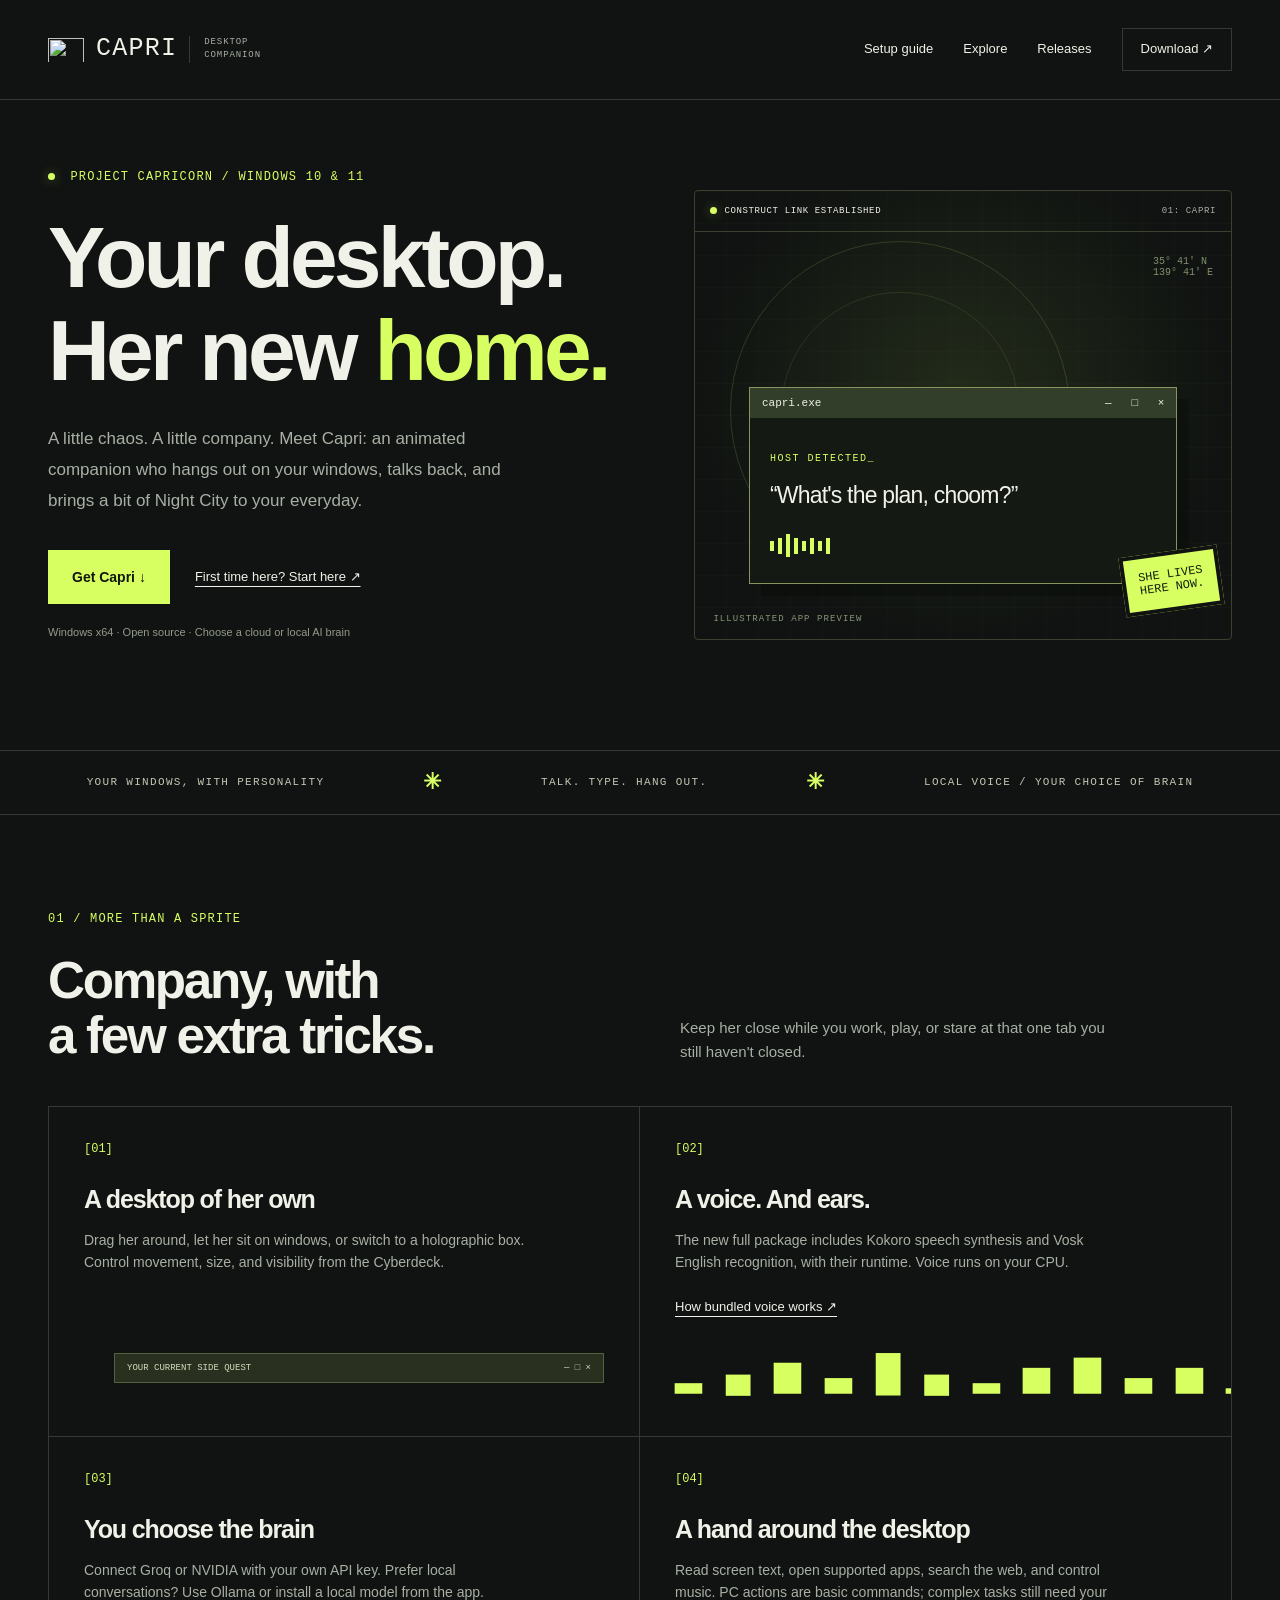
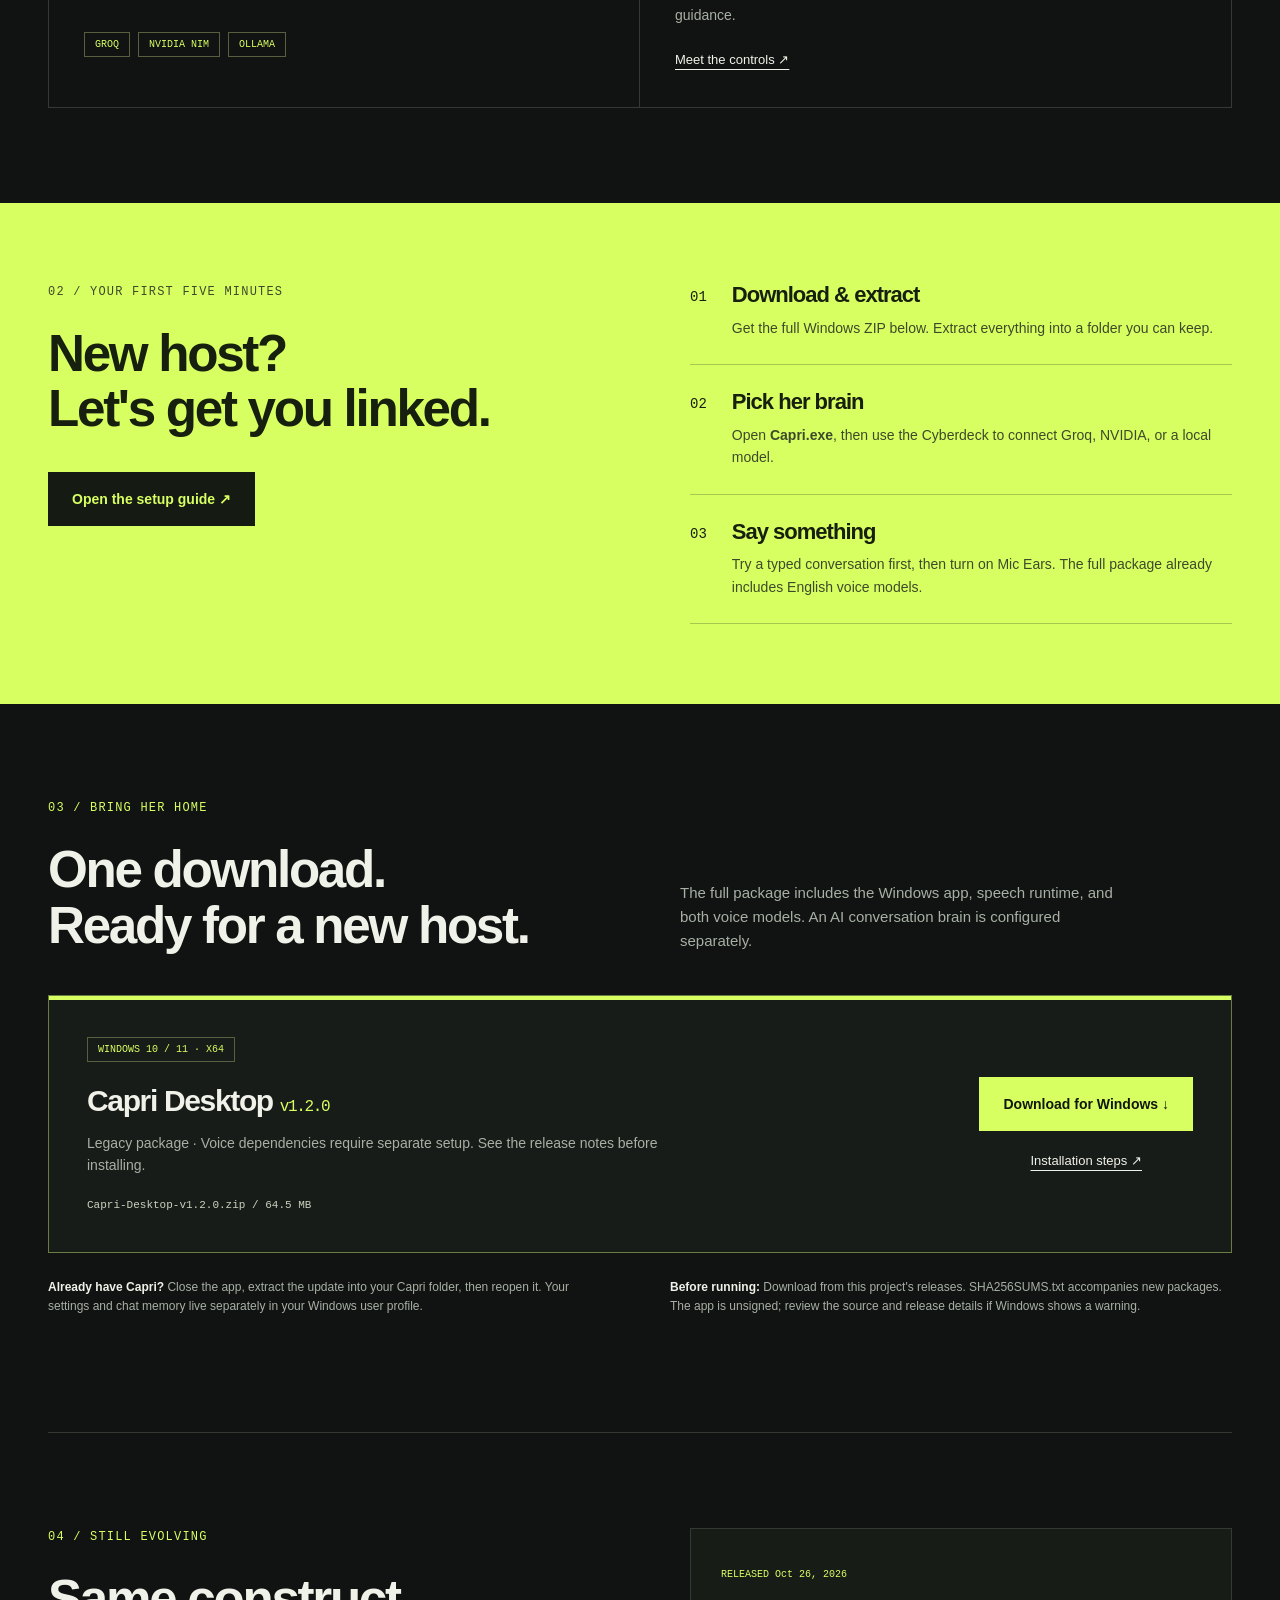
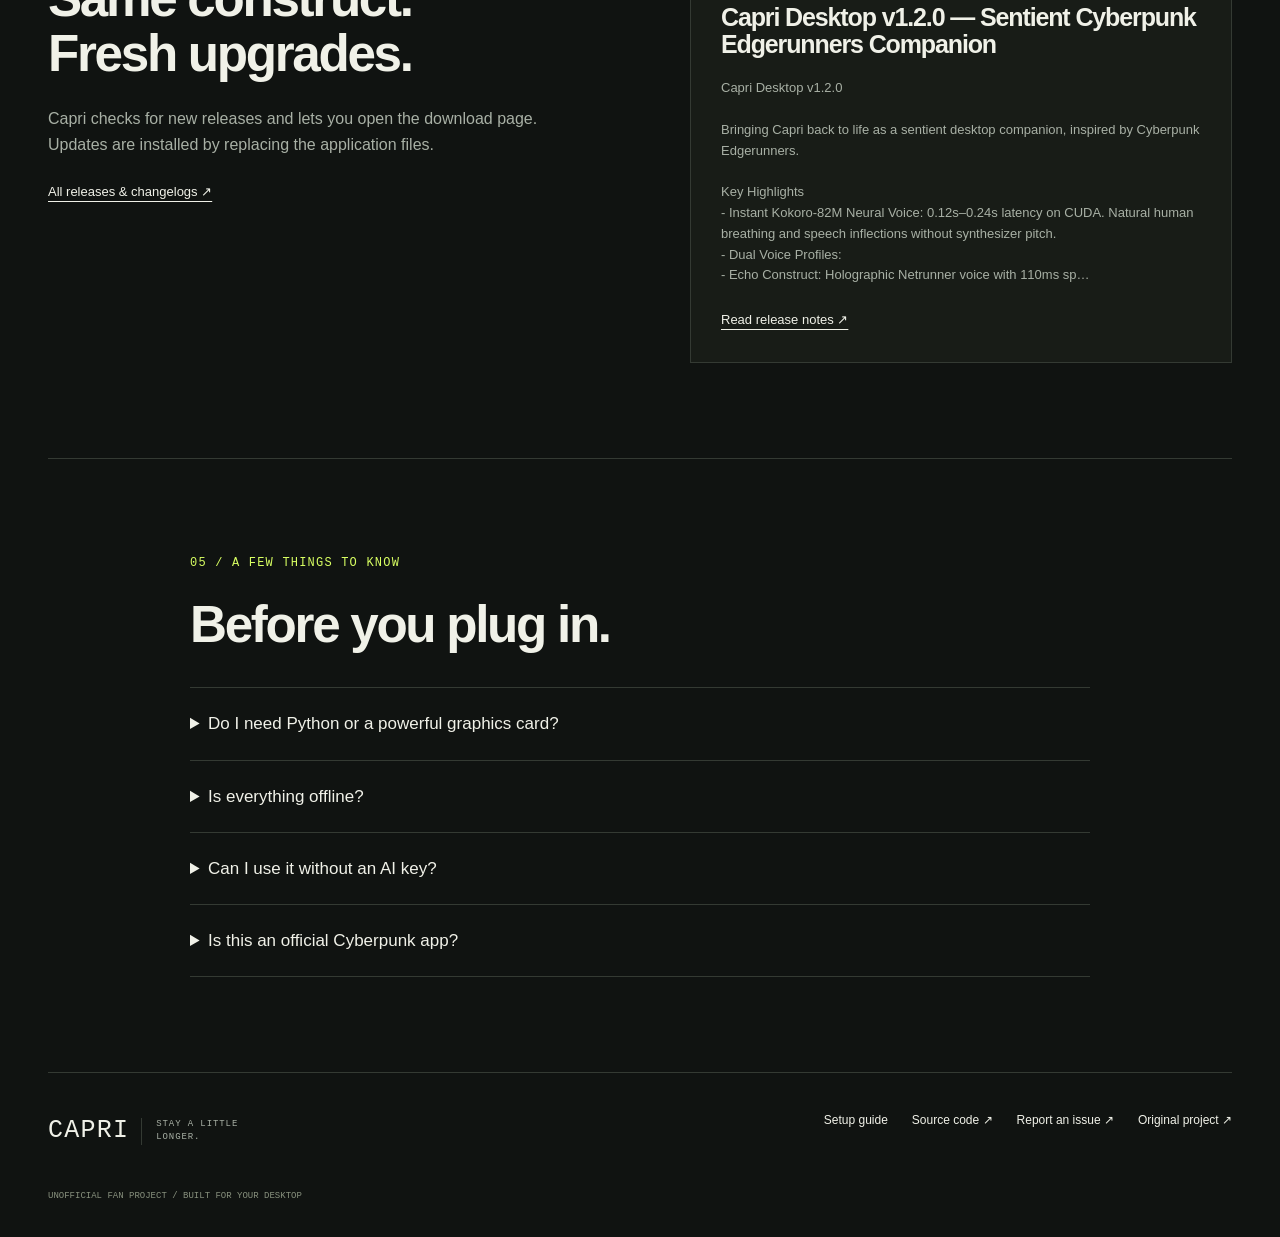
==== commit 45b14f01: "Ship bundled offline speech and a guided download website" ====
--- a/docs/index.html
+++ b/docs/index.html
@@ -1,581 +1,13 @@
 <!doctype html>
-<html lang="en">
-<head>
-  <meta charset="UTF-8">
-  <meta name="viewport" content="width=device-width, initial-scale=1">
-  <meta name="theme-color" content="#0e1015">
-  <meta name="description" content="Capri Desktop — The sentient Cyberpunk Edgerunners companion with Kokoro neural voice, dual personas (Echo & Mommy ASMR), screen vision, and local Ollama or cloud thinking.">
-  <title>Capri Desktop // Sentient Cyberpunk Companion</title>
-  <link rel="icon" type="image/x-icon" href="assets/chip.ico">
-  <link rel="stylesheet" href="style.css">
-  <script src="app.js" defer></script>
-</head>
-<body>
-  <div class="nav-bar">
-    <div class="nav-content">
-      <div class="brand">
-        <img class="nav-chip" src="assets/chip.png" alt="Capri's chip" width="36" height="25">
-        <span class="brand-title">CAPRI<span class="brand-sub">DESKTOP v1.2.0</span></span>
-      </div>
-      <div class="nav-links">
-        <a href="#demo">Interactive Demo</a>
-        <a href="#downloads">Download</a>
-        <a href="#voice-setup">Voice &amp; Weights</a>
-        <a href="#brains">AI Brains</a>
-        <a href="#updates">Updates</a>
-        <a href="#controls">Cyberdeck</a>
-        <a class="github-icon" href="https://github.com/hawktuahs/capri-cyberpunk" target="_blank" rel="noopener noreferrer" aria-label="GitHub Repository">
-          <svg viewBox="0 0 24 24" aria-hidden="true"><path d="M12 .75a11.25 11.25 0 0 0-3.56 21.92c.56.1.77-.24.77-.54v-2.1c-3.13.68-3.79-1.33-3.79-1.33-.51-1.3-1.25-1.65-1.25-1.65-1.02-.7.08-.69.08-.69 1.13.08 1.72 1.16 1.72 1.16 1 1.72 2.62 1.22 3.26.93.1-.73.39-1.22.71-1.5-2.5-.29-5.13-1.25-5.13-5.57 0-1.23.44-2.23 1.16-3.02-.12-.28-.5-1.43.11-2.98 0 0 .95-.3 3.1 1.15a10.83 10.83 0 0 1 5.64 0c2.15-1.45 3.1-1.15 3.1-1.15.61 1.55.23 2.7.11 2.98.72.79 1.16 1.79 1.16 3.02 0 4.33-2.64 5.28-5.15 5.56.4.35.76 1.03.76 2.08v3.11c0 .3.2.65.78.54A11.25 11.25 0 0 0 12 .75Z"/></svg>
-        </a>
-      </div>
-    </div>
-  </div>
-
-  <div class="page">
-    <!-- HERO SECTION -->
-    <header class="hero">
-      <div class="status-badge"><span class="pulse-dot"></span> NEURAL CONSTRUCT ONLINE // LOCAL GPU ACCELERATED</div>
-      <h1>Bring Capri <em>back</em> to life on your desktop.</h1>
-      <p class="hero-desc">
-        The sentient, sassy desktop companion inspired by Cyberpunk Edgerunners. Powered by 
-        <strong>Kokoro-82M neural voice</strong> (&lt;0.15s latency), dual personality modes 
-        (<em>Echo Construct</em> &amp; <em>Mommy ASMR</em>), real-time screen vision OCR, 
-        and local <strong>Ollama</strong> or cloud intelligence.
-      </p>
-
-      <div class="hero-actions">
-        <a id="install" class="btn btn-primary" href="https://github.com/hawktuahs/capri-cyberpunk/releases/download/v1.2.0/Capri-Desktop-v1.2.0.zip">
-          <svg viewBox="0 0 20 20" aria-hidden="true"><path d="M10 2v10m-4-4 4 4 4-4M3 13v4h14v-4"/></svg>
-          <span>Download Capri v1.2.0 (ZIP)</span>
-          <span class="download-badge">Standalone</span>
-        </a>
-        <a class="btn btn-secondary" href="https://github.com/hawktuahs/capri-cyberpunk/releases/latest" target="_blank" rel="noopener noreferrer">
-          <span>View Releases</span>
-        </a>
-      </div>
-      <div class="hero-specs">
-        <span>✓ Windows 10/11 (64-bit)</span>
-        <span>✓ Zero-Cost Offline Reflex</span>
-        <span>✓ NVIDIA CUDA or CPU</span>
-        <span>✓ 100% Private Local LLMs</span>
-      </div>
-    </header>
-
-    <!-- LIVE DEMO STAGE -->
-    <section class="demo-section" id="demo">
-      <div class="section-title-wrap">
-        <span class="section-kicker">// LIVE SIMULATOR</span>
-        <h2>Interactive Web Prototype</h2>
-        <p>Test Capri's sprite mechanics, physics, and conversation engine right inside your browser.</p>
-      </div>
-
-      <div id="demo-box" class="demo" tabindex="-1" role="region" aria-label="Interactive browser demonstration of Capri">
-        <button id="demo-capri" class="demo-capri" aria-label="Capri. Drag to move, click to react, or use arrow keys and Enter."><span class="sprite"></span></button>
-        <div id="taskbar" class="taskbar"><span class="xp-start" aria-hidden="true"></span><button id="demo-restore" class="xp-app" type="button" aria-label="Bring Capri back"><img src="assets/chip.png" alt="" width="16" height="11">Capri</button></div>
-        <div id="talk-pill" class="talk-pill" hidden>
-          <button id="talk-type" type="button" aria-label="Type to Capri"><svg viewBox="0 0 24 24" aria-hidden="true"><g transform="rotate(-45 12 12)"><rect x="4" y="9.5" width="12" height="5" rx="1.2"/><path d="M16.6 9.5 21 12l-4.4 2.5Z"/><path class="gap" d="M7.2 9v6M16 9v6"/></g></svg></button>
-          <span aria-hidden="true"></span>
-          <button id="talk-voice" type="button" aria-label="Talk to Capri out loud"><svg viewBox="0 0 24 24" aria-hidden="true"><path d="M4.8 9.5v5M8.4 7v10M12 5v14M15.6 7.5v9M19.2 10v4"/></svg></button>
-        </div>
-        <div id="talk-box" class="talk-box" hidden aria-hidden="true"><svg class="talk-frame"></svg><p class="talk-heard"></p><p class="talk-reply"><span class="talk-name">CAPRI:</span> <span class="talk-words"></span><span class="talk-caret"></span></p></div>
-        <form id="talk-typer" class="talk-typer" hidden><svg class="talk-frame" aria-hidden="true"></svg><label for="talk-input">&gt; you:</label><input id="talk-input" type="text" maxlength="240" autocomplete="off" spellcheck="false" enterkeyhint="send"></form>
-        <div id="player-cursor" class="player-cursor" aria-hidden="true"><svg viewBox="0 0 28 34"><path d="M3 2v24l6-6 5 11 5-2-5-10h10L3 2Z"/></svg></div>
-        <span id="demo-status" class="sr-only" role="status"></span>
-      </div>
-
-      <div class="demo-hints">
-        <p class="hint">Shortcut: <code>Ctrl + Alt + C</code> unseats Capri and summons the Cyberdeck Remote</p>
-        <div class="prompt-chips">
-          <span class="prompt-label">Try asking:</span>
-          <button type="button" class="chip-btn" data-say="Who created you?">"Who created you?"</button>
-          <button type="button" class="chip-btn" data-say="Can you inspect my screen?">"Can you inspect my screen?"</button>
-          <button type="button" class="chip-btn" data-say="Switch to Mommy ASMR voice">"Switch to Mommy ASMR voice"</button>
-          <button type="button" class="chip-btn" data-say="What time is it in Night City?">"What time is it in Night City?"</button>
-        </div>
-      </div>
-    </section>
-
-    <!-- KEY FEATURES OVERVIEW -->
-    <section class="features-grid">
-      <div class="feature-card">
-        <div class="card-icon">⚡</div>
-        <h3>Instant Kokoro-82M Voice</h3>
-        <p>Synthesizes speech in <strong>0.12s–0.24s</strong> on CUDA. No robotic monotone pitch—enjoy silky, lifelike human vocal inflections and breathing cadence.</p>
-      </div>
-
-      <div class="feature-card">
-        <div class="card-icon">🎙️</div>
-        <h3>Dual Voice Personalities</h3>
-        <p>Switch seamlessly between the <strong>Echo Construct</strong> (holographic cyber-echo netrunner) and <strong>Mommy ASMR</strong> (warm, velvety close-mic maternal ASMR).</p>
-      </div>
-
-      <div class="feature-card">
-        <div class="card-icon">👁️</div>
-        <h3>Screen Vision &amp; OCR</h3>
-        <p>Capri sees what is on your desktop. Ask her to read active windows, inspect your code, or find information without copying and pasting.</p>
-      </div>
-
-      <div class="feature-card">
-        <div class="card-icon">🧠</div>
-        <h3>Hybrid Thinking Matrix</h3>
-        <p>Run completely offline with <strong>Ollama</strong> (Llama 3.1, Qwen 2.5), connect free cloud APIs (<strong>Groq</strong>, NVIDIA NIM), or use the built-in lore reflex brain.</p>
-      </div>
-
-      <div class="feature-card">
-        <div class="card-icon">👾</div>
-        <h3>Autonomous Glitch Roaming</h3>
-        <p>She morphs between Box Mode and Human Form, glitch-teleports across multiple monitors, sits atop active application windows, and perches on the taskbar.</p>
-      </div>
-
-      <div class="feature-card">
-        <div class="card-icon">🔄</div>
-        <h3>Built-In Auto Updater</h3>
-        <p>Capri checks GitHub Releases in the background. When a new version is out, get a 1-click Windows notification to download the update instantly.</p>
-      </div>
-    </section>
-
-    <!-- DOWNLOADS SECTION -->
-    <section class="content-section" id="downloads">
-      <div class="section-title-wrap">
-        <span class="section-kicker">// RELEASES &amp; INSTALLATION</span>
-        <h2>Download Capri Desktop</h2>
-        <p>Get the latest release. No installer required—unpack and run anywhere.</p>
-      </div>
-
-      <div class="downloads-container">
-        <div class="download-card highlight">
-          <div class="dl-badge">RECOMMENDED</div>
-          <h3>Capri Desktop v1.2.0 (Portable ZIP)</h3>
-          <p class="dl-desc">Everything included: <code>Capri.exe</code>, Python CUDA Bridge, automated 1-click voice setup script (<code>setup_voice.bat</code>), sprites, and launcher.</p>
-          <div class="dl-meta">
-            <span>Size: ~32 MB</span>
-            <span>Format: .ZIP</span>
-            <span>Release: v1.2.0</span>
-          </div>
-          <a class="btn btn-primary btn-block" href="https://github.com/hawktuahs/capri-cyberpunk/releases/download/v1.2.0/Capri-Desktop-v1.2.0.zip">
-            Download Portable ZIP
-          </a>
-          <p class="dl-note">Extract the folder and run <code>run.bat</code> or <code>Capri.exe</code></p>
-        </div>
-
-        <div class="download-card">
-          <div class="dl-badge secondary">OPTIONAL</div>
-          <h3>Capri-Setup.exe (Windows Installer)</h3>
-          <p class="dl-desc">Standard Windows desktop installer that creates desktop shortcuts, Start Menu entries, and registers Capri as a background companion.</p>
-          <div class="dl-meta">
-            <span>Size: ~8.4 MB</span>
-            <span>Format: .EXE</span>
-            <span>Release: v1.2.0</span>
-          </div>
-          <a class="btn btn-secondary btn-block" href="https://github.com/hawktuahs/capri-cyberpunk/releases/download/v1.2.0/Capri-Setup.exe">
-            Download Installer (.exe)
-          </a>
-          <p class="dl-note">Run setup and follow on-screen instructions</p>
-        </div>
-      </div>
-
-      <!-- SMART SCREEN HEADS UP -->
-      <div class="alert-box">
-        <div class="alert-icon">🛡️</div>
-        <div class="alert-content">
-          <strong>A Heads-Up About Windows SmartScreen:</strong>
-          <p>
-            Because Capri is a free, open-source indie application without a thousand-dollar commercial EV signing certificate, 
-            Windows Defender SmartScreen may show <em>"Windows protected your PC"</em>. 
-            Simply click <strong>More info</strong> &rarr; <strong>Run anyway</strong>. 
-            The full source code is completely transparent and viewable on GitHub.
-          </p>
-        </div>
-      </div>
-    </section>
-
-    <!-- VOICE MODELS & WEIGHTS SECTION -->
-    <section class="content-section" id="voice-setup">
-      <div class="section-title-wrap">
-        <span class="section-kicker">// AUDIO ENGINE &amp; WEIGHTS</span>
-        <h2>Voice Models &amp; Neural Weights</h2>
-        <p>Capri's voice sounds fully human using Kokoro-82M and Whisper STT. Here is how to configure it.</p>
-      </div>
-
-      <div class="card voice-box">
-        <div class="voice-personas">
-          <div class="persona-card">
-            <h4>Voice 1: Echo Construct</h4>
-            <div class="persona-tag">af_sarah + 110ms Spatial Echo</div>
-            <p>Holographic Netrunner voice. Features subtle cyberpunk slapback echo, precise cadence, and authentic Edgerunners canon sound design.</p>
-          </div>
-          <div class="persona-card">
-            <h4>Voice 2: Mommy ASMR</h4>
-            <div class="persona-tag">af_heart (0.93x close-mic)</div>
-            <p>Ultra-warm, velvety maternal voice with close-mic intimacy, natural breathing, zero echo, and soft soothing cadence.</p>
-          </div>
-        </div>
-
-        <h3 class="step-head">Method 1: Automated 1-Click Setup (Recommended)</h3>
-        <p>The portable download comes bundled with <code>setup_voice.bat</code>. Double-click it, and it will automatically:</p>
-        <ul class="clean-list">
-          <li>Check for Python 3.10+ and locate your environment.</li>
-          <li>Detect your NVIDIA GPU and install PyTorch with CUDA 12.1 acceleration (or CPU fallback).</li>
-          <li>Install <code>kokoro</code>, <code>transformers</code>, <code>soundfile</code>, and <code>rapidocr-onnxruntime</code>.</li>
-          <li>Automatically download and pre-cache <code>hexgrad/Kokoro-82M</code>, <code>af_sarah</code>, <code>af_heart</code>, and <code>openai/whisper-base</code> weights!</li>
-        </ul>
-        <div class="code-terminal">
-          <div class="terminal-bar">
-            <span>setup_voice.bat</span>
-            <button class="copy-btn" data-copy="setup_voice.bat">Copy</button>
-          </div>
-          <code>setup_voice.bat</code>
-        </div>
-
-        <h3 class="step-head" style="margin-top: 2rem;">Method 2: Manual Download for Offline PCs</h3>
-        <p>If your machine is behind a proxy or air-gapped, you can manually download the model weights directly from HuggingFace and place them into your cache:</p>
-
-        <div class="table-responsive">
-          <table class="weights-table">
-            <thead>
-              <tr>
-                <th>Model / Component</th>
-                <th>Source Repository</th>
-                <th>Target Cache Path</th>
-                <th>Action</th>
-              </tr>
-            </thead>
-            <tbody>
-              <tr>
-                <td><strong>Kokoro-82M Base Weights</strong></td>
-                <td><code>hexgrad/Kokoro-82M</code></td>
-                <td><code>~/.cache/huggingface/hub/models--hexgrad--Kokoro-82M</code></td>
-                <td><a href="https://huggingface.co/hexgrad/Kokoro-82M" target="_blank" class="table-link">HuggingFace &rarr;</a></td>
-              </tr>
-              <tr>
-                <td><strong>Voice Vector: af_sarah</strong></td>
-                <td>Kokoro voices (Echo Construct)</td>
-                <td>Pre-cached automatically via kokoro pipeline</td>
-                <td><a href="https://huggingface.co/hexgrad/Kokoro-82M/resolve/main/voices/af_sarah.pt" target="_blank" class="table-link">Download .pt &rarr;</a></td>
-              </tr>
-              <tr>
-                <td><strong>Voice Vector: af_heart</strong></td>
-                <td>Kokoro voices (Mommy ASMR)</td>
-                <td>Pre-cached automatically via kokoro pipeline</td>
-                <td><a href="https://huggingface.co/hexgrad/Kokoro-82M/resolve/main/voices/af_heart.pt" target="_blank" class="table-link">Download .pt &rarr;</a></td>
-              </tr>
-              <tr>
-                <td><strong>Whisper-base Speech-to-Text</strong></td>
-                <td><code>openai/whisper-base</code></td>
-                <td><code>~/.cache/huggingface/hub/models--openai--whisper-base</code></td>
-                <td><a href="https://huggingface.co/openai/whisper-base" target="_blank" class="table-link">HuggingFace &rarr;</a></td>
-              </tr>
-              <tr>
-                <td><strong>Capri Voice Clone Conditionals</strong></td>
-                <td>Pre-computed Capri vectors</td>
-                <td>Bundled in app root (<code>capri_chatterbox_conds.pt</code>)</td>
-                <td><span class="badge-included">Included in ZIP</span></td>
-              </tr>
-            </tbody>
-          </table>
-        </div>
-
-        <div class="tip-box">
-          <strong>💡 Speech-to-Text Tip:</strong> In the Cyberdeck Remote (<code>Ctrl+Alt+C</code>), you can select your microphone language (e.g. <code>en</code>, <code>ja</code>) and adjust the <strong>Mic Loudness Gate</strong> so background noise is ignored and Capri only responds when you speak clearly.
-        </div>
-      </div>
-    </section>
-
-    <!-- AI BRAINS & THINKING APIS (EXPLAINED SEPARATELY) -->
-    <section class="content-section" id="brains">
-      <div class="section-title-wrap">
-        <span class="section-kicker">// INTELLIGENCE MATRIX</span>
-        <h2>Thinking Engines &amp; LLM Setup</h2>
-        <p>Capri's brain can run 100% locally on your computer, connect to free lightning-fast cloud APIs, or run offline with zero configuration.</p>
-      </div>
-
-      <!-- TAB BUTTONS -->
-      <div class="tab-nav">
-        <button class="tab-btn active" data-tab="tab-ollama">1. Local Ollama (Free &amp; Offline)</button>
-        <button class="tab-btn" data-tab="tab-groq">2. Groq Cloud (Free &amp; Ultra-Fast)</button>
-        <button class="tab-btn" data-tab="tab-nvidia">3. NVIDIA NIM / OpenAI</button>
-        <button class="tab-btn" data-tab="tab-reflex">4. Zero-Cost Offline Reflex</button>
-      </div>
-
-      <!-- TAB 1: OLLAMA -->
-      <div class="tab-content active" id="tab-ollama">
-        <div class="card brain-card">
-          <div class="brain-header">
-            <h3>Option A: Local Private Ollama (100% Free &amp; Offline)</h3>
-            <span class="badge-pill green">Zero API Keys • Complete Privacy • Unlimited Chats</span>
-          </div>
-          <p>
-            Ollama lets you run open-source models completely locally on your GPU. Capri automatically detects when 
-            Ollama is running at <code>http://localhost:11434</code> and hooks into it with zero configuration.
-          </p>
-
-          <ol class="setup-steps">
-            <li>
-              <strong>Download &amp; Install Ollama:</strong>
-              <p>Grab the Windows installer from the official website: <a href="https://ollama.com/download" target="_blank">ollama.com/download</a>.</p>
-            </li>
-            <li>
-              <strong>Pull Your Favorite Model:</strong>
-              <p>Open Command Prompt or PowerShell and download Llama 3.1 or Qwen 2.5:</p>
-              <div class="code-terminal">
-                <div class="terminal-bar">
-                  <span>Terminal</span>
-                  <button class="copy-btn" data-copy="ollama run llama3.1:8b">Copy</button>
-                </div>
-                <code>ollama run llama3.1:8b</code>
-              </div>
-              <p class="sub-hint">For lower VRAM (4GB), try <code>ollama run qwen2.5:3b</code> or <code>ollama run llama3.2:3b</code>.</p>
-            </li>
-            <li>
-              <strong>Launch Capri Desktop:</strong>
-              <p>Start Capri using <code>run.bat</code>. Capri will find your local Ollama instance and begin conversing through it automatically!</p>
-            </li>
-          </ol>
-        </div>
-      </div>
-
-      <!-- TAB 2: GROQ -->
-      <div class="tab-content" id="tab-groq">
-        <div class="card brain-card">
-          <div class="brain-header">
-            <h3>Option B: Groq Cloud API (Free Tier • 500+ Tokens/sec)</h3>
-            <span class="badge-pill cyan">Blazing Speed (&lt;250ms) • Generous Free Daily Limits</span>
-          </div>
-          <p>
-            Groq provides custom LPU hardware that generates responses at superhuman speeds. Their free tier gives you 
-            thousands of free requests daily on cutting-edge models like Llama 3.3 70B.
-          </p>
-
-          <ol class="setup-steps">
-            <li>
-              <strong>Get a Free Groq API Key:</strong>
-              <p>Go to <a href="https://console.groq.com/keys" target="_blank">console.groq.com/keys</a>, sign in with GitHub/Google, and click <strong>Create API Key</strong>.</p>
-            </li>
-            <li>
-              <strong>Copy your Key:</strong>
-              <p>Your key will look like <code>gsk_...</code>. Copy it to your clipboard.</p>
-            </li>
-            <li>
-              <strong>Paste into Capri's Cyberdeck Remote:</strong>
-              <p>Press <code>Ctrl + Alt + C</code> (or right click Capri's tray icon &rarr; <em>Mainframe</em>).</p>
-              <p>Under <strong>Section 04: Cloud Brain Key</strong>, paste your <code>gsk_...</code> key, select <code>llama-3.3-70b-versatile</code>, and click <strong>Save</strong>.</p>
-            </li>
-          </ol>
-        </div>
-      </div>
-
-      <!-- TAB 3: NVIDIA NIM -->
-      <div class="tab-content" id="tab-nvidia">
-        <div class="card brain-card">
-          <div class="brain-header">
-            <h3>Option C: NVIDIA NIM &amp; OpenAI / OpenRouter</h3>
-            <span class="badge-pill purple">Frontier 70B &amp; Nemotron Models</span>
-          </div>
-          <p>
-            NVIDIA provides 1,000 free developer API credits for their enterprise NIM catalog (including Llama-3.1-70B-Instruct). 
-            You can also plug in standard OpenAI (<code>sk-...</code>) or OpenRouter (<code>sk-or-...</code>) keys.
-          </p>
-
-          <ol class="setup-steps">
-            <li>
-              <strong>Get an API Key:</strong>
-              <p>Visit <a href="https://build.nvidia.com/" target="_blank">build.nvidia.com</a> or <a href="https://openrouter.ai/" target="_blank">openrouter.ai</a> and create an API key.</p>
-            </li>
-            <li>
-              <strong>Enter in Cyberdeck Remote:</strong>
-              <p>Press <code>Ctrl + Alt + C</code>, paste your key into <strong>Cloud Key</strong>, type or select your model name (e.g. <code>meta/llama-3.1-70b-instruct</code>), and click <strong>Save</strong>.</p>
-            </li>
-          </ol>
-        </div>
-      </div>
-
-      <!-- TAB 4: OFFLINE REFLEX -->
-      <div class="tab-content" id="tab-reflex">
-        <div class="card brain-card">
-          <div class="brain-header">
-            <h3>Option D: Zero-Cost Offline Reflex (Cyberpunk Canon Lore)</h3>
-            <span class="badge-pill orange">No Keys • No Internet • Instant Replies</span>
-          </div>
-          <p>
-            Don't have an API key or Ollama installed? Capri still works out of the box! Her built-in 
-            Cyberpunk Reflex Engine has hundreds of canon responses, time checks, screen analysis, 
-            and interactive PC commands.
-          </p>
-          <ul class="clean-list">
-            <li><strong>Authentic Lore:</strong> Detailed answers about her creation, Night City, Arasaka, and Edgerunners canon.</li>
-            <li><strong>Sassy Personality:</strong> Snarky netrunner remarks, affectionate praises ("Praise Capri" button), and quirky remarks.</li>
-            <li><strong>PC Automation:</strong> Tell her to "search for Cyberpunk", "open YouTube", or "take a screenshot".</li>
-            <li><strong>Screen Vision:</strong> "Look at my screen" triggers OCR analysis of active windows.</li>
-          </ul>
-        </div>
-      </div>
-    </section>
-
-    <!-- UPDATE MECHANISM SECTION -->
-    <section class="content-section" id="updates">
-      <div class="section-title-wrap">
-        <span class="section-kicker">// PERSISTENCE &amp; RELEASES</span>
-        <h2>Update Mechanism</h2>
-        <p>Capri includes a built-in release tracking system that keeps your desktop companion updated automatically.</p>
-      </div>
-
-      <div class="updates-layout">
-        <div class="card updates-card">
-          <h3>How Automatic Updates Work</h3>
-          <div class="flow-step">
-            <span class="step-num">01</span>
-            <div>
-              <strong>Daily Background Check:</strong>
-              <p>On startup and once every 24 hours, Capri queries the GitHub Releases API (<code>/releases/latest</code>) for new version tags.</p>
-            </div>
-          </div>
-
-          <div class="flow-step">
-            <span class="step-num">02</span>
-            <div>
-              <strong>Windows Notification:</strong>
-              <p>When a newer version (e.g. <code>v1.2.1</code>) is published, Capri displays a Windows notification: <em>"Capri v1.2.1 is out — Click here to download."</em></p>
-            </div>
-          </div>
-
-          <div class="flow-step">
-            <span class="step-num">03</span>
-            <div>
-              <strong>1-Click Download:</strong>
-              <p>Right-click the Capri tray icon at any time and click <em>"Download Capri v1.2.1"</em> (or <em>"Check for updates"</em>) to immediately jump to the release page.</p>
-            </div>
-          </div>
-        </div>
-
-        <aside id="changelog" class="changelog" aria-label="Latest changes">
-          <p class="changelog-head">// LIVE REPO COMMITS</p>
-          <div class="changelog-window">
-            <ol class="changelog-track"></ol>
-          </div>
-        </aside>
-      </div>
-    </section>
-
-    <!-- CYBERDECK REMOTE & CONTROLS -->
-    <section class="content-section" id="controls">
-      <div class="section-title-wrap">
-        <span class="section-kicker">// SHORTCUTS &amp; COMMANDS</span>
-        <h2>Cyberdeck Remote Controls</h2>
-        <p>Control Capri's mind, voice, vision, and behavior from the floating cyberdeck interface.</p>
-      </div>
-
-      <div class="table-responsive">
-        <table class="controls-table">
-          <thead>
-            <tr>
-              <th>Hotkey / Action</th>
-              <th>Function</th>
-              <th>Cyberdeck Remote Control</th>
-            </tr>
-          </thead>
-          <tbody>
-            <tr>
-              <td><code>Ctrl + Alt + C</code></td>
-              <td>Open Cyberdeck Remote / Unseat Capri</td>
-              <td>Mainframe Control Panel</td>
-            </tr>
-            <tr>
-              <td><code>Ctrl + Space</code></td>
-              <td>Push-to-Talk Voice Trigger</td>
-              <td>Toggle microphone input</td>
-            </tr>
-            <tr>
-              <td><code>Voice Toggle</code></td>
-              <td>Switch Echo Construct &harr; Mommy ASMR</td>
-              <td>Section 02: Voice Profile button</td>
-            </tr>
-            <tr>
-              <td><code>Search Mode</code></td>
-              <td>Voice: <em>"search for [query]"</em> or <em>"exit search"</em></td>
-              <td>Section 01: Search Mode toggle</td>
-            </tr>
-            <tr>
-              <td><code>Takeover Mode</code></td>
-              <td>Full-screen pop-up takeover every 10 mins</td>
-              <td>Section 01: Takeover 10m / OFF</td>
-            </tr>
-            <tr>
-              <td><code>Praise Button</code></td>
-              <td>Make Capri blush &amp; deliver affectionate reply</td>
-              <td>Section 02: Praise Capri button</td>
-            </tr>
-          </tbody>
-        </table>
-      </div>
-    </section>
-
-    <!-- GITHUB PAGES PUBLISHING GUIDE -->
-    <section class="content-section" id="publishing">
-      <div class="section-title-wrap">
-        <span class="section-kicker">// DEPLOYMENT GUIDE</span>
-        <h2>How to Host This Site on GitHub Pages</h2>
-        <p>Want to publish this exact website under your own GitHub account? Follow these 3 simple steps:</p>
-      </div>
-
-      <div class="card publish-guide">
-        <div class="guide-step">
-          <div class="step-badge">Step 1</div>
-          <div class="step-body">
-            <strong>Push Your Repository to GitHub:</strong>
-            <p>Ensure your changes are committed and pushed to your default branch (<code>main</code>).</p>
-            <div class="code-terminal">
-              <div class="terminal-bar">
-                <span>Git Push</span>
-                <button class="copy-btn" data-copy="git add . && git commit -m 'Capri v1.2.0 release' && git push origin main">Copy</button>
-              </div>
-              <code>git add . && git commit -m "Capri v1.2.0 release" && git push origin main</code>
-            </div>
-          </div>
-        </div>
-
-        <div class="guide-step">
-          <div class="step-badge">Step 2</div>
-          <div class="step-body">
-            <strong>Enable GitHub Pages in Repository Settings:</strong>
-            <ul class="clean-list">
-              <li>Open your repository on GitHub (e.g. <code>github.com/hawktuahs/capri-cyberpunk</code>).</li>
-              <li>Click on the <strong>Settings</strong> tab at the top.</li>
-              <li>In the left sidebar, click <strong>Pages</strong>.</li>
-              <li>Under <strong>Build and deployment &rarr; Source</strong>, select <strong>Deploy from a branch</strong>.</li>
-              <li>Select branch: <code>main</code> and folder: <code>/docs</code> (or <code>/ (root)</code>), then click <strong>Save</strong>.</li>
-            </ul>
-          </div>
-        </div>
-
-        <div class="guide-step">
-          <div class="step-badge">Step 3</div>
-          <div class="step-body">
-            <strong>Your Site is Live!</strong>
-            <p>Within ~60 seconds, GitHub Pages will deploy your site at <code>https://&lt;your-username&gt;.github.io/&lt;repo-name&gt;/</code> with free HTTPS and automatic updates on every push.</p>
-          </div>
-        </div>
-      </div>
-    </section>
-
-    <!-- FOOTER -->
-    <footer class="footer">
-      <aside class="kyoko">
-        <p class="bubble">give me my ai back!</p>
-        <img src="assets/kyoko.png" alt="Kyoko shouting" width="120" height="120">
-      </aside>
-      <div class="footer-bottom">
-        <button id="star" class="star" type="button" data-api="https://capri-reactions.lachydotmcg.workers.dev/star" aria-pressed="false">⭐<span></span></button>
-        <p class="footer-credits">Capri Desktop Companion • Open Source Project • Inspired by Cyberpunk Edgerunners</p>
-      </div>
-    </footer>
-  </div>
-
-  <!-- HEADS UP DIALOG -->
-  <dialog id="heads-up" class="heads-up" aria-label="Before you install">
-    <div>
-      <p>This is a new app, so it's not 'signed' yet, Windows may warn you, and VirusTotal may freak out 😭. The code’s all open source, so you can check it yourself if you're worried: <a href="https://github.com/hawktuahs/capri-cyberpunk" target="_blank" rel="noopener noreferrer">github.com/hawktuahs/capri-cyberpunk</a>. If you see “Windows protected your PC”, click More info, then Run anyway. :)</p>
-      <form method="dialog"><button type="submit" autofocus>OK</button></form>
-    </div>
-  </dialog>
-</body>
-</html>
+<html lang="en"><head><meta charset="utf-8"><meta name="viewport" content="width=device-width, initial-scale=1"><meta name="theme-color" content="#101311"><meta name="description" content="Meet Capri, your animated Windows desktop companion. Download the app, connect Groq, NVIDIA or a local brain, and talk with bundled offline speech."><title>Capri Desktop — A little chaos. A little company.</title><link rel="icon" href="assets/chip.ico"><link rel="stylesheet" href="style.css"><script src="app.js" defer></script></head>
+<body><a class="skip" href="#main">Skip to content</a>
+<header class="nav"><a class="brand" href="./"><img src="assets/chip.png" width="36" height="25" alt="">CAPRI<span>DESKTOP COMPANION</span></a><nav aria-label="Main navigation"><a href="guide.html">Setup guide</a><a href="#features">Explore</a><a href="#releases">Releases</a><a class="nav-download" href="#download">Download ↗</a></nav></header>
+<main id="main"><section class="hero wrap"><div class="hero-copy"><p class="eyebrow"><span class="dot"></span> PROJECT CAPRICORN / WINDOWS 10 &amp; 11</p><h1>Your desktop.<br>Her new <em>home.</em></h1><p class="intro">A little chaos. A little company. Meet Capri: an animated companion who hangs out on your windows, talks back, and brings a bit of Night City to your everyday.</p><div class="actions"><a class="button primary" href="#download">Get Capri ↓</a><a class="text-link" href="guide.html">First time here? Start here ↗</a></div><p class="fine">Windows x64 · Open source · Choose a cloud or local AI brain</p></div>
+<div class="desktop-scene" aria-label="Animated illustration of Capri sitting on a desktop window"><div class="scene-top"><span class="dot"></span> CONSTRUCT LINK ESTABLISHED <span>01: CAPRI</span></div><div class="orbit"></div><div class="orbit inner"></div><span class="scene-coordinate">35° 41′ N<br>139° 41′ E</span><div class="sprite-character" role="img" aria-label="Capri animated desktop sprite"></div><div class="scene-window"><div class="window-bar"><span>capri.exe</span><span>— &nbsp; □ &nbsp; ×</span></div><div class="window-body"><span class="mono">HOST DETECTED_</span><p>“What's the plan, choom?”</p><div class="wave" aria-hidden="true"><i></i><i></i><i></i><i></i><i></i><i></i><i></i><i></i></div></div></div><span class="scene-label">ILLUSTRATED APP PREVIEW</span><span class="scene-sticker">SHE LIVES<br>HERE NOW.</span></div></section>
+<div class="ticker" aria-hidden="true"><span>YOUR WINDOWS, WITH PERSONALITY</span><b>✳</b><span>TALK. TYPE. HANG OUT.</span><b>✳</b><span>LOCAL VOICE / YOUR CHOICE OF BRAIN</span></div>
+<section class="wrap section" id="features"><div class="section-heading"><p class="eyebrow">01 / MORE THAN A SPRITE</p><h2>Company, with<br>a few extra tricks.</h2><p>Keep her close while you work, play, or stare at that one tab you still haven't closed.</p></div><div class="feature-grid"><article class="feature"><span class="feature-number">[01]</span><h3>A desktop of her own</h3><p>Drag her around, let her sit on windows, or switch to a holographic box. Control movement, size, and visibility from the Cyberdeck.</p><div class="feature-art"><span class="mini-sprite" aria-hidden="true"></span><div class="mini-window">YOUR CURRENT SIDE QUEST <span>— □ ×</span></div></div></article><article class="feature"><span class="feature-number">[02]</span><h3>A voice. And ears.</h3><p>The new full package includes Kokoro speech synthesis and Vosk English recognition, with their runtime. Voice runs on your CPU.</p><a class="text-link" href="guide.html#voice">How bundled voice works ↗</a><div class="audio-decoration" aria-hidden="true">▂ ▄ ▆ ▃ █ ▄ ▂ ▅ ▇ ▃ ▅ ▁ ▄</div></article><article class="feature"><span class="feature-number">[03]</span><h3>You choose the brain</h3><p>Connect Groq or NVIDIA with your own API key. Prefer local conversations? Use Ollama or install a local model from the app.</p><div class="provider-tags"><span>GROQ</span><span>NVIDIA NIM</span><span>OLLAMA</span></div></article><article class="feature"><span class="feature-number">[04]</span><h3>A hand around the desktop</h3><p>Read screen text, open supported apps, search the web, and control music. PC actions are basic commands; complex tasks still need your guidance.</p><a class="text-link" href="guide.html#controls">Meet the controls ↗</a></article></div></section>
+<section class="start-section"><div class="wrap start-layout"><div><p class="eyebrow">02 / YOUR FIRST FIVE MINUTES</p><h2>New host?<br>Let's get you linked.</h2><a class="button dark" href="guide.html">Open the setup guide ↗</a></div><ol class="onboarding"><li><span>01</span><div><h3>Download &amp; extract</h3><p>Get the full Windows ZIP below. Extract everything into a folder you can keep.</p></div></li><li><span>02</span><div><h3>Pick her brain</h3><p>Open <strong>Capri.exe</strong>, then use the Cyberdeck to connect Groq, NVIDIA, or a local model.</p></div></li><li><span>03</span><div><h3>Say something</h3><p>Try a typed conversation first, then turn on Mic Ears. The full package already includes English voice models.</p></div></li></ol></div></section>
+<section class="wrap section" id="download"><div class="section-heading"><p class="eyebrow">03 / BRING HER HOME</p><h2>One download.<br>Ready for a new host.</h2><p>The full package includes the Windows app, speech runtime, and both voice models. An AI conversation brain is configured separately.</p></div><div class="download-panel"><div><span class="tag">WINDOWS 10 / 11 · X64</span><h3>Capri Desktop <span data-version></span></h3><p id="download-description">Check the latest release for the available Windows package.</p><p class="mono download-meta" id="download-meta">Loading release information…</p></div><div class="download-action"><a class="button primary" data-download href="https://github.com/hawktuahs/capri-cyberpunk/releases/latest">View downloads ↗</a><a class="text-link" href="guide.html#install">Installation steps ↗</a></div></div><div class="download-footnotes"><p><b>Already have Capri?</b> Close the app, extract the update into your Capri folder, then reopen it. Your settings and chat memory live separately in your Windows user profile.</p><p><b>Before running:</b> Download from this project's releases. SHA256SUMS.txt accompanies new packages. The app is unsigned; review the source and release details if Windows shows a warning.</p></div><noscript><p>JavaScript is optional. <a href="https://github.com/hawktuahs/capri-cyberpunk/releases/latest">Find the latest download on GitHub Releases.</a></p></noscript></section>
+<section class="wrap section releases-section" id="releases"><div><p class="eyebrow">04 / STILL EVOLVING</p><h2>Same construct.<br>Fresh upgrades.</h2><p>Capri checks for new releases and lets you open the download page. Updates are installed by replacing the application files.</p><a class="text-link" href="https://github.com/hawktuahs/capri-cyberpunk/releases">All releases &amp; changelogs ↗</a></div><article class="release-card"><span class="mono" id="release-date">LATEST STABLE RELEASE</span><h3 id="release-title">Follow the next chapter.</h3><p id="release-summary">See release notes, downloads, and version history on GitHub.</p><a id="release-link" href="https://github.com/hawktuahs/capri-cyberpunk/releases/latest">Read release notes ↗</a></article></section>
+<section class="wrap section faq"><p class="eyebrow">05 / A FEW THINGS TO KNOW</p><h2>Before you plug in.</h2><details><summary>Do I need Python or a powerful graphics card?</summary><p>The v1.3 full package includes its own speech runtime and English speech models. You don't need Python, CUDA, or a separate voice download. Local LLMs have separate memory requirements; cloud brains don't need a powerful GPU.</p></details><details><summary>Is everything offline?</summary><p>Bundled speech synthesis and English recognition work offline. Groq and NVIDIA conversations use the internet and send your conversation plus collected screen text to the provider. For local conversations, configure a local model. Web search and update checks also use the internet.</p></details><details><summary>Can I use it without an AI key?</summary><p>Yes. Use Ollama or the app's local model installer for AI conversation. Without either, Capri still animates and has a small set of scripted responses and commands.</p></details><details><summary>Is this an official Cyberpunk app?</summary><p>No. Capri Desktop is an unofficial fan project, based on the original desktop companion by lachydotmcg. Character artwork belongs to its respective owners.</p></details></section>
+</main><footer class="wrap footer"><a class="brand" href="./">CAPRI<span>STAY A LITTLE LONGER.</span></a><div><a href="guide.html">Setup guide</a><a href="https://github.com/hawktuahs/capri-cyberpunk">Source code ↗</a><a href="https://github.com/hawktuahs/capri-cyberpunk/issues">Report an issue ↗</a><a href="https://lachydotmcg.github.io/capri-desktop/">Original project ↗</a></div><p>UNOFFICIAL FAN PROJECT / BUILT FOR YOUR DESKTOP</p></footer></body></html>
--- a/docs/style.css
+++ b/docs/style.css
@@ -0,0 +1,7 @@
+@font-face{font-family:Share Tech Mono;src:url('assets/fonts/ShareTechMono-Regular.ttf') format('truetype');font-display:swap}
+:root{color-scheme:dark;--bg:#101311;--panel:#181c19;--line:#343a33;--text:#f0f1e8;--muted:#a8b0a5;--acid:#d8ff62;--mono:'Share Tech Mono',Consolas,monospace;--sans:'Segoe UI',Arial,sans-serif}*{box-sizing:border-box}html{scroll-behavior:smooth;scroll-padding-top:100px}body{margin:0;background:var(--bg);color:var(--text);font-family:var(--sans);line-height:1.6}a{color:inherit;text-decoration:none}button,input{font:inherit}a:hover{color:var(--acid)}button{cursor:pointer}button:focus-visible,a:focus-visible,summary:focus-visible{outline:3px solid var(--acid);outline-offset:5px}p{color:var(--muted);margin:0 0 20px}h1,h2,h3{line-height:1.08;letter-spacing:-.045em;margin:0}h1{font-size:clamp(60px,6.7vw,104px);font-weight:650}h1 em{font-style:normal;color:var(--acid)}h2{font-size:clamp(36px,4vw,58px);font-weight:600}h3{font-size:25px;font-weight:600}b,strong{font-weight:600}code{font-family:var(--mono);font-size:.95em;background:#232a22;padding:3px 7px;border-radius:4px;overflow-wrap:anywhere}pre{white-space:pre-wrap;overflow-wrap:anywhere}.mono,.eyebrow,.tag{font-family:var(--mono)}.eyebrow{font-size:12px;letter-spacing:.1em;color:var(--acid);margin-bottom:24px}.wrap{width:min(1200px,calc(100% - 96px));margin:auto}.nav{max-width:1440px;margin:auto;padding:28px 48px;display:flex;align-items:center;justify-content:space-between;border-bottom:1px solid var(--line);gap:28px}.brand{display:flex;align-items:center;gap:12px;font-family:var(--mono);font-size:25px;letter-spacing:.05em}.brand span{border-left:1px solid var(--line);padding-left:14px;font-size:9px;line-height:1.5;letter-spacing:.1em;max-width:110px;color:var(--muted)}.nav nav{display:flex;align-items:center;gap:30px;font-size:13px}.nav-download{border:1px solid var(--line);padding:10px 18px}.hero{display:grid;grid-template-columns:1.1fr 1fr;gap:55px;align-items:center;min-height:650px;padding-top:65px;padding-bottom:85px}.intro{max-width:500px;font-size:17px;line-height:1.8;margin-top:28px}.actions{display:flex;align-items:center;gap:25px;flex-wrap:wrap;margin-top:34px}.button{display:inline-flex;align-items:center;justify-content:center;gap:40px;min-height:54px;padding:14px 24px;border:0;font-size:14px;font-weight:650;transition:transform .15s,background .15s}.button:hover{transform:translateY(-2px)}.primary{background:var(--acid);color:#11170c}.primary:hover{background:#e5ff9a;color:#11170c}.dark{background:#151b12;color:var(--acid)}.fine{font-size:11px;margin-top:20px;color:#929b8b}.text-link{font-size:13px;text-decoration:underline;text-underline-offset:5px}.dot{display:inline-block;width:7px;height:7px;background:var(--acid);border-radius:50%;box-shadow:0 0 12px #d8ff6260;margin-right:7px}.desktop-scene{position:relative;height:450px;background:radial-gradient(ellipse at 50% 45%,#475b2d55,transparent 70%),repeating-linear-gradient(0deg,transparent,transparent 31px,#d8ff6209 32px),repeating-linear-gradient(90deg,transparent,transparent 31px,#d8ff6209 32px);border:1px solid #39422f;border-radius:4px;overflow:hidden}.scene-top{display:flex;align-items:center;padding:15px;border-bottom:1px solid #39422f;font:9px var(--mono);letter-spacing:.07em}.scene-top>span:last-child{margin-left:auto;color:var(--muted)}.scene-coordinate{position:absolute;right:18px;top:65px;font:10px var(--mono);color:#81916b}.scene-window{position:absolute;bottom:55px;left:10%;width:80%;background:#141913;border:1px solid #87945e;box-shadow:12px 12px 0 #05080555}.window-bar{padding:9px 12px;background:#323e29;font:11px var(--mono);display:flex;justify-content:space-between}.window-body{padding:25px 20px}.window-body>.mono{color:var(--acid);font-size:10px;letter-spacing:.15em}.window-body p{font-size:23px;color:var(--text);margin-top:8px;letter-spacing:-.035em}.wave{display:flex;gap:4px;height:24px;align-items:center}.wave i{width:4px;height:10px;background:var(--acid);animation:wave 1s ease-in-out infinite alternate}.wave i:nth-child(3n){height:23px;animation-delay:.4s}.wave i:nth-child(2n){height:16px;animation-delay:.2s}.sprite-character{position:absolute;z-index:2;top:47px;left:18%;width:225px;height:225px;background-image:url('assets/sprites/idle.webp');background-repeat:no-repeat;background-size:1600% 100%;animation:sprite 2s steps(16) infinite;filter:drop-shadow(0 0 18px #96dd2828);pointer-events:none}.scene-label{position:absolute;bottom:15px;left:18px;color:#899579;font:9px var(--mono);letter-spacing:.12em}.scene-sticker{position:absolute;right:10px;bottom:27px;z-index:3;transform:rotate(-8deg);background:var(--acid);color:#14200b;padding:13px;font:12px/1.1 var(--mono);border:4px solid var(--bg)}.orbit{position:absolute;border:1px solid #a0c45e33;border-radius:50%;width:340px;height:340px;top:50px;left:35px}.orbit.inner{transform:scale(.7)}.ticker{display:flex;justify-content:space-evenly;gap:32px;align-items:center;border-block:1px solid var(--line);padding:18px 20px;font:11px var(--mono);letter-spacing:.12em;color:#c1c8b4;overflow:hidden;white-space:nowrap}.ticker b{color:var(--acid);font-size:22px}.section{padding-block:95px}.section-heading{display:grid;grid-template-columns:1fr 1fr;column-gap:80px;align-items:end;margin-bottom:42px}.section-heading>.eyebrow{grid-column:1/-1}.section-heading>p:last-child{max-width:440px;margin:0;font-size:15px}.feature-grid{display:grid;grid-template-columns:1fr 1fr;border:1px solid var(--line)}.feature{padding:35px;min-height:270px;overflow:hidden}.feature:nth-child(odd){border-right:1px solid var(--line)}.feature:nth-child(-n+2){border-bottom:1px solid var(--line)}.feature-number{display:block;font:12px var(--mono);color:var(--acid);margin-bottom:30px}.feature h3{margin-bottom:16px}.feature p{font-size:14px;max-width:450px}.feature-art{height:90px;position:relative;margin-top:10px}.mini-window{position:absolute;bottom:0;left:30px;right:0;background:#293020;border:1px solid #53613e;padding:9px 12px;font:9px var(--mono);color:#d1dcbb}.mini-window span{float:right}.mini-sprite{position:absolute;bottom:30px;left:40%;width:120px;height:120px;background:url('assets/sprites/perch.webp') no-repeat;background-size:1600% 100%;animation:sprite 2s steps(16) infinite}.audio-decoration{color:var(--acid);letter-spacing:7px;white-space:nowrap;font-size:35px;margin-top:26px}.provider-tags{display:flex;flex-wrap:wrap;gap:8px;margin-top:28px}.provider-tags span,.tag{font:10px var(--mono);padding:6px 10px;border:1px solid #56603e;color:var(--acid)}.start-section{background:var(--acid);color:#171f0e;padding-block:80px}.start-section p{color:#3d4a2a}.start-section .eyebrow{color:#3d4a2a}.start-layout{display:grid;grid-template-columns:1fr 1fr;gap:100px}.start-layout .button{margin-top:35px}.onboarding{list-style:none;margin:0;padding:0}.onboarding li{display:flex;gap:25px;padding:25px 0;border-bottom:1px solid #1f301b44}.onboarding li:first-child{padding-top:0}.onboarding li>span{font:14px var(--mono);padding-top:6px}.onboarding h3{font-size:22px;margin-bottom:10px}.onboarding p{font-size:14px;margin:0}.download-panel{background:var(--panel);border:1px solid #697c44;display:flex;align-items:center;justify-content:space-between;gap:40px;padding:38px;position:relative}.download-panel:before{content:'';height:4px;position:absolute;top:0;left:0;right:0;background:var(--acid)}.download-panel h3{font-size:30px;margin:25px 0 15px}.download-panel h3 span{font:16px var(--mono);color:var(--acid)}.download-panel p{font-size:14px;max-width:620px}.download-panel .download-meta{font-size:11px;margin-bottom:0;color:#c9d2bd}.download-action{display:flex;flex-direction:column;align-items:center;gap:20px;flex-shrink:0}.download-footnotes{display:grid;grid-template-columns:1fr 1fr;gap:60px;margin-top:25px}.download-footnotes p{font-size:12px}.download-footnotes b{color:var(--text)}.releases-section{border-block:1px solid var(--line);display:grid;grid-template-columns:1fr 1fr;gap:100px}.releases-section h2{margin-bottom:25px}.release-card{border:1px solid var(--line);padding:30px;background:#181c17}.release-card>.mono{font-size:10px;color:var(--acid)}.release-card h3{margin:20px 0}.release-card p{font-size:13px;white-space:pre-line}.release-card a{font-size:13px;text-decoration:underline;text-underline-offset:5px}.faq{max-width:900px}.faq h2{margin-bottom:35px}details{border-top:1px solid var(--line);padding:22px 0}details:last-child{border-bottom:1px solid var(--line)}summary{cursor:pointer;font-size:17px;padding-right:20px}details p{font-size:14px;max-width:730px;padding-top:18px;margin-bottom:0}.footer{padding-block:38px;border-top:1px solid var(--line);display:flex;flex-wrap:wrap;justify-content:space-between;gap:30px}.footer>div{display:flex;flex-wrap:wrap;gap:24px;font-size:12px}.footer>p{font:9px var(--mono);width:100%;margin:10px 0 0;color:#88917e}.skip{position:absolute;left:15px;top:-100px;background:var(--acid);color:#111;padding:10px;z-index:20}.skip:focus{top:10px}.guide-hero{padding-top:65px;padding-bottom:50px;border-bottom:1px solid var(--line)}.guide-hero h1{font-size:clamp(44px,6vw,76px);margin-bottom:22px}.guide-hero p{max-width:680px;font-size:17px}.guide-layout{display:grid;grid-template-columns:220px 1fr;gap:75px;padding-block:55px}.guide-sidebar{align-self:start;position:sticky;top:25px;border-left:1px solid var(--line);display:flex;flex-direction:column}.guide-sidebar a{padding:9px 16px;font-size:13px;color:var(--muted)}.guide-sidebar a:hover{color:var(--acid)}.guide-content{min-width:0}.guide-content section{padding-bottom:60px;margin-bottom:45px;border-bottom:1px solid var(--line)}.guide-content h2{font-size:35px;margin-bottom:22px}.guide-content h3{font-size:21px;margin:28px 0 12px}.guide-content p,.guide-content li{font-size:14px}.guide-content li{padding-left:5px;margin-bottom:14px;color:var(--muted)}.guide-content li strong{color:var(--text)}.guide-content a{color:var(--acid);text-decoration:underline;text-underline-offset:3px}.note{padding:18px 22px;border-left:3px solid var(--acid);background:#20271b;margin-block:25px;font-size:13px;color:#c0cbb2}.tabs{display:flex;flex-wrap:wrap;border-bottom:1px solid var(--line);gap:5px;margin-bottom:30px}.tabs button{border:1px solid var(--line);border-bottom:0;background:var(--panel);color:var(--muted);padding:11px 16px;font-size:13px}.tabs button[aria-selected=true]{background:var(--acid);color:#14200b}.provider-panel[hidden]{display:none}.provider-config{border:1px solid var(--line);padding:20px;background:var(--panel);margin-block:20px}.provider-config p{display:flex;justify-content:space-between;gap:15px;flex-wrap:wrap}.provider-config p:last-child{margin-bottom:0}.guide-table{width:100%;border-collapse:collapse;font-size:13px}.guide-table th,.guide-table td{padding:14px 12px;text-align:left;vertical-align:top;border-bottom:1px solid var(--line)}.guide-table th{color:var(--acid);font:12px var(--mono)}.guide-table td{color:var(--muted)}.command{border:1px solid var(--line);background:var(--panel);padding:15px;display:flex;align-items:center;justify-content:space-between;gap:12px;margin:20px 0}.command code{background:none}.copy-button{background:none;color:var(--acid);border:1px solid var(--line);padding:6px 10px;font-size:12px}.guide-content details{padding-block:18px}.guide-content summary{font-size:16px}.guide-content details p{padding-bottom:10px}.table-scroll{overflow-x:auto}
+@keyframes sprite{to{background-position:106.6667% 0}}@keyframes wave{to{transform:scaleY(.4)}}
+@media(min-width:1450px){.hero{min-height:720px}.desktop-scene{height:500px}.sprite-character{top:60px;width:250px;height:250px}.scene-window{bottom:70px}}
+@media(max-width:950px){.wrap{width:calc(100% - 48px)}.nav{padding:20px 24px}.nav nav{gap:18px}.brand span{display:none}.hero{gap:25px;min-height:580px}.desktop-scene{height:390px}.sprite-character{width:190px;height:190px;top:45px;left:13%}.scene-window{bottom:45px;left:7%;width:86%}.window-body p{font-size:20px}.scene-sticker{font-size:10px}.section-heading,.start-layout,.releases-section{gap:40px}.download-panel{padding:30px;gap:25px}.download-action .button{gap:12px}.guide-layout{grid-template-columns:165px 1fr;gap:35px}}
+@media(max-width:680px){.nav{padding:18px 20px;gap:15px}.nav nav{gap:16px}.nav nav>a:nth-child(2),.nav nav>a:nth-child(3){display:none}.nav-download{padding:8px 12px}.brand{font-size:23px;gap:8px}.brand img{width:28px;height:auto}.wrap{width:calc(100% - 40px)}.hero{grid-template-columns:1fr;padding-top:42px;padding-bottom:48px;gap:35px}.hero h1{font-size:66px}.hero .eyebrow{font-size:10px}.intro{font-size:15px}.actions{gap:20px}.desktop-scene{height:410px;max-width:450px;width:100%;margin:auto}.sprite-character{width:210px;height:210px;left:18%;top:40px}.scene-window{bottom:50px}.ticker{justify-content:start;font-size:10px}.section{padding-block:60px}.section-heading{display:block;margin-bottom:30px}.section-heading h2{margin-bottom:24px}.section-heading>p:last-child{font-size:14px}.feature-grid{grid-template-columns:1fr}.feature{padding:28px;min-height:240px}.feature:nth-child(odd){border-right:0}.feature:not(:last-child){border-bottom:1px solid var(--line)}.feature-number{margin-bottom:22px}.start-layout,.releases-section{grid-template-columns:1fr;gap:45px}.start-section{padding-block:55px}.download-panel{flex-direction:column;align-items:stretch;padding:28px}.download-action{align-items:stretch;text-align:center}.download-footnotes{grid-template-columns:1fr;gap:0}.download-panel h3{font-size:25px}.faq summary{font-size:15px}.footer>div{gap:15px}.guide-hero{padding-top:40px}.guide-hero p{font-size:15px}.guide-layout{display:block;padding-top:25px}.guide-sidebar{position:static;flex-direction:row;flex-wrap:wrap;border-left:0;gap:6px;padding-bottom:30px}.guide-sidebar a{border:1px solid var(--line);padding:6px 9px;font-size:11px}.guide-content h2{font-size:30px}.guide-content section{padding-bottom:35px;margin-bottom:30px}.tabs button{padding:10px 12px;font-size:12px}.provider-config{padding:15px}.provider-config code{font-size:11px}.scene-top{font-size:8px}}
+@media(prefers-reduced-motion:reduce){html{scroll-behavior:auto}*,*:before,*:after{animation:none!important;transition:none!important}}
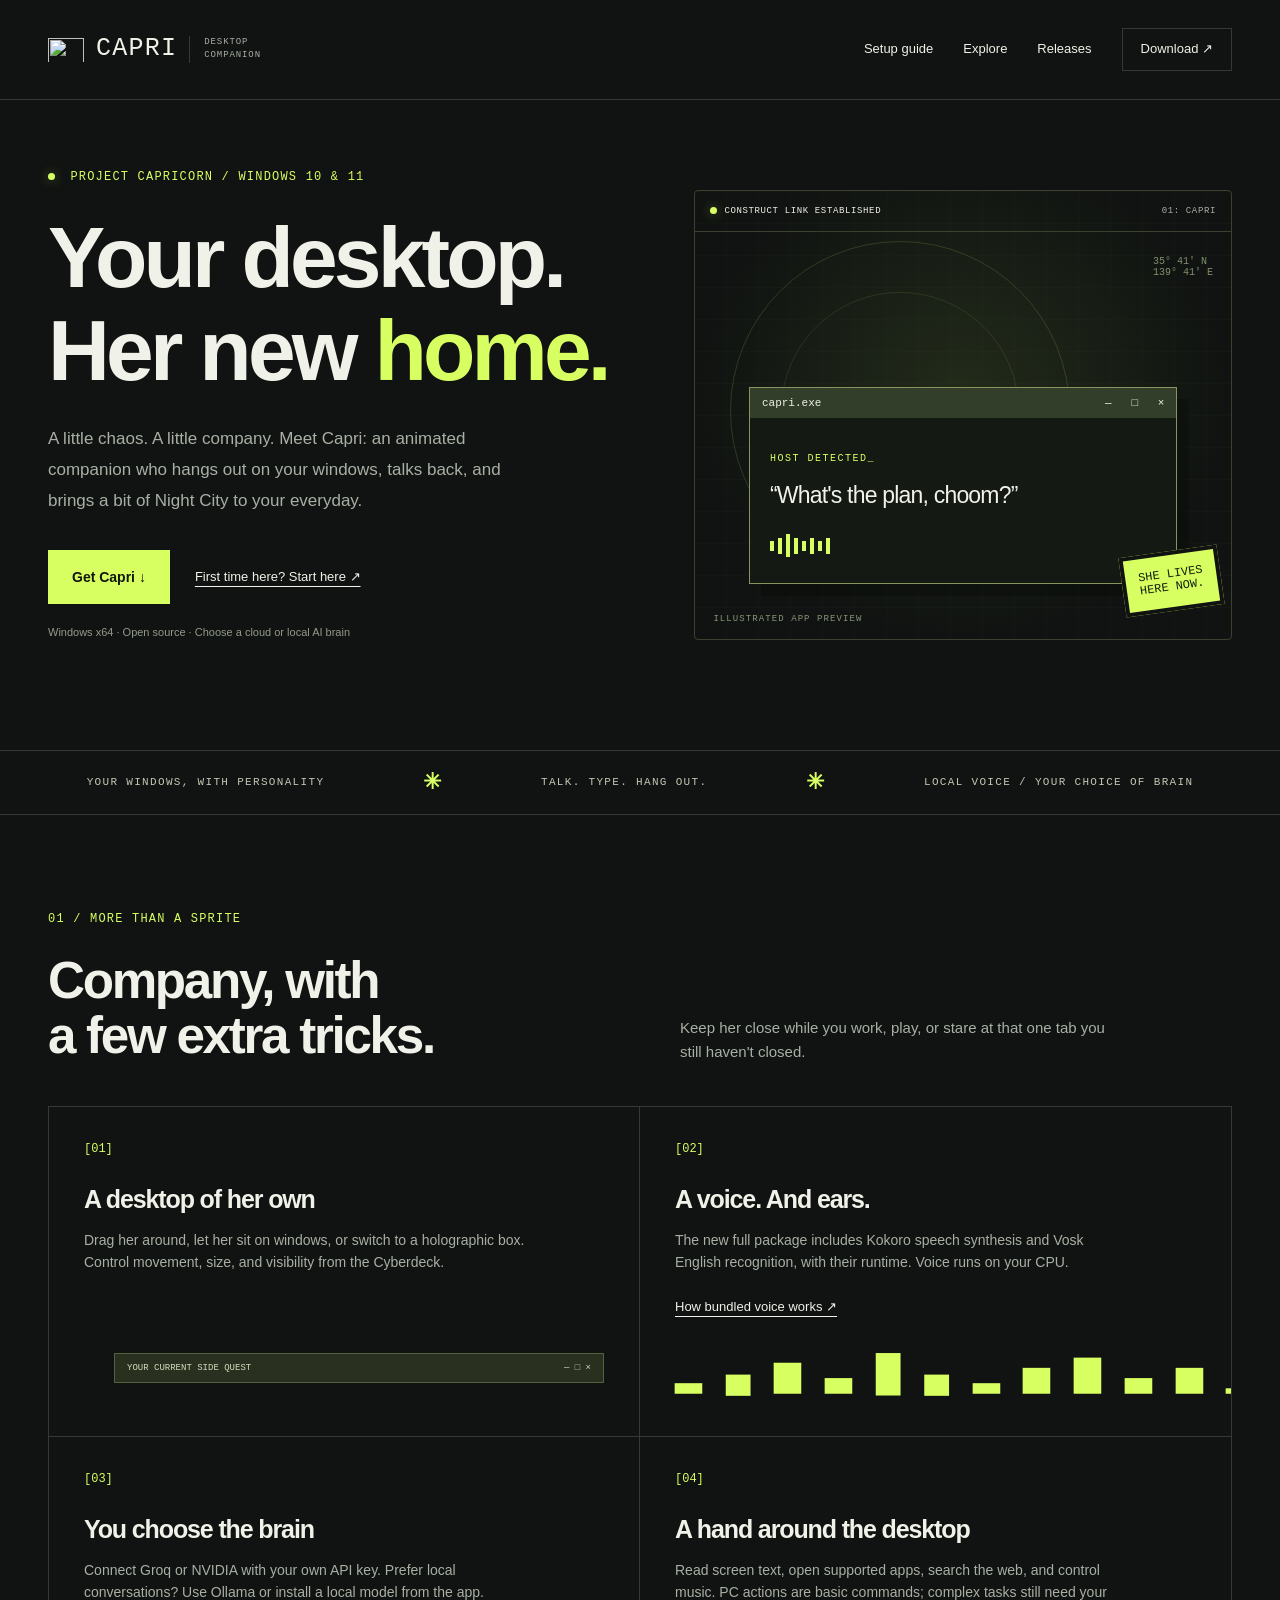
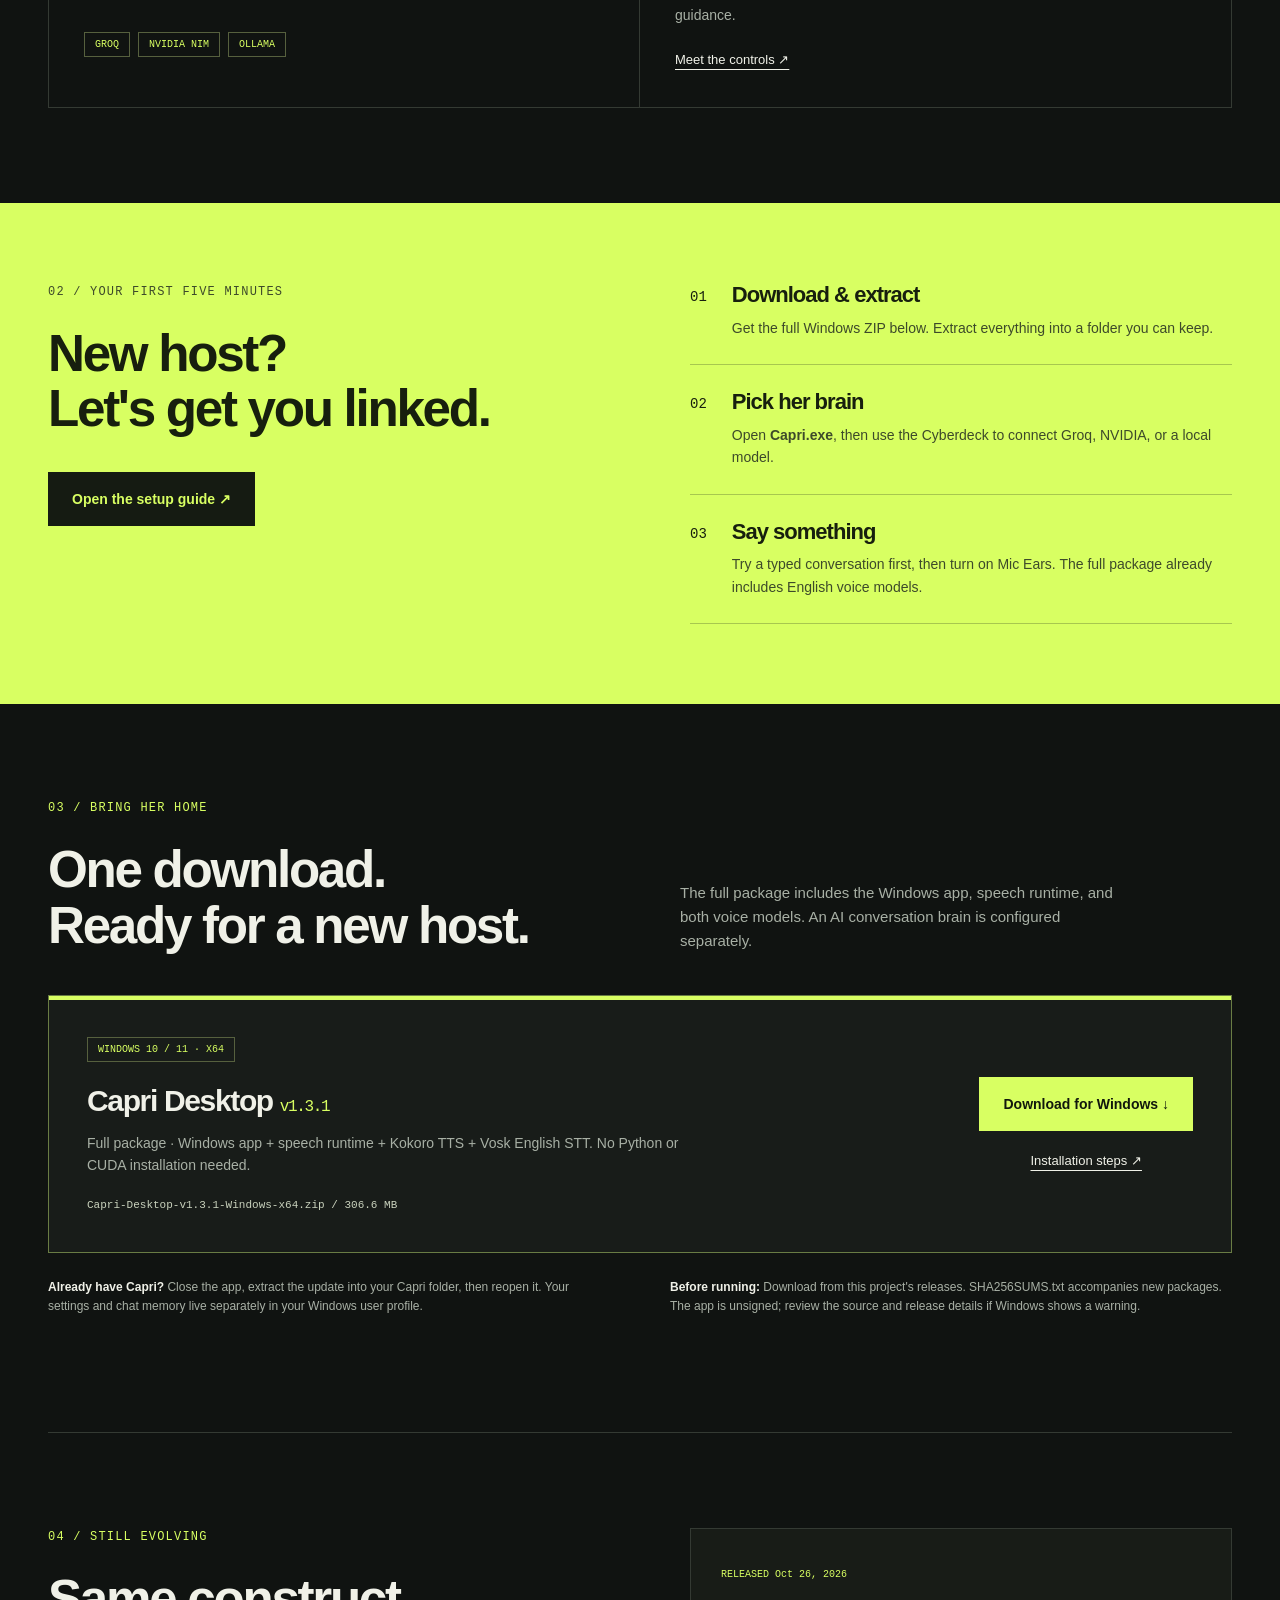
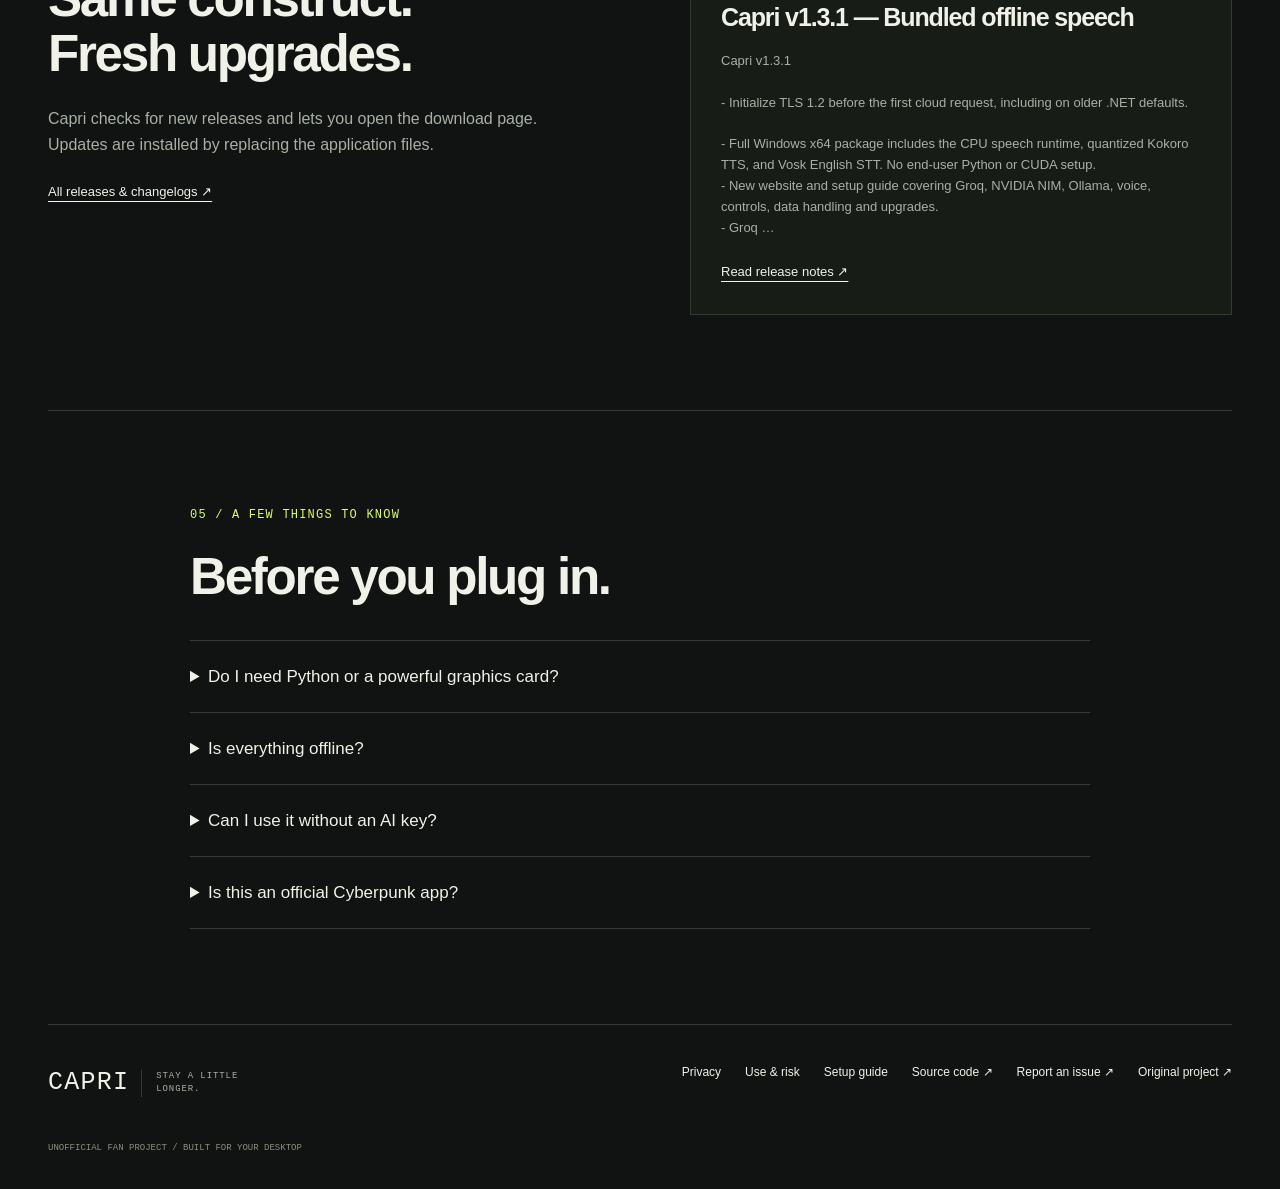
==== commit 3a9f3bd4: "Publish Project Capri privacy, use-at-own-risk notice and AI reporting" ====
--- a/docs/index.html
+++ b/docs/index.html
@@ -10,4 +10,4 @@
 <section class="wrap section" id="download"><div class="section-heading"><p class="eyebrow">03 / BRING HER HOME</p><h2>One download.<br>Ready for a new host.</h2><p>The full package includes the Windows app, speech runtime, and both voice models. An AI conversation brain is configured separately.</p></div><div class="download-panel"><div><span class="tag">WINDOWS 10 / 11 · X64</span><h3>Capri Desktop <span data-version></span></h3><p id="download-description">Check the latest release for the available Windows package.</p><p class="mono download-meta" id="download-meta">Loading release information…</p></div><div class="download-action"><a class="button primary" data-download href="https://github.com/hawktuahs/capri-cyberpunk/releases/latest">View downloads ↗</a><a class="text-link" href="guide.html#install">Installation steps ↗</a></div></div><div class="download-footnotes"><p><b>Already have Capri?</b> Close the app, extract the update into your Capri folder, then reopen it. Your settings and chat memory live separately in your Windows user profile.</p><p><b>Before running:</b> Download from this project's releases. SHA256SUMS.txt accompanies new packages. The app is unsigned; review the source and release details if Windows shows a warning.</p></div><noscript><p>JavaScript is optional. <a href="https://github.com/hawktuahs/capri-cyberpunk/releases/latest">Find the latest download on GitHub Releases.</a></p></noscript></section>
 <section class="wrap section releases-section" id="releases"><div><p class="eyebrow">04 / STILL EVOLVING</p><h2>Same construct.<br>Fresh upgrades.</h2><p>Capri checks for new releases and lets you open the download page. Updates are installed by replacing the application files.</p><a class="text-link" href="https://github.com/hawktuahs/capri-cyberpunk/releases">All releases &amp; changelogs ↗</a></div><article class="release-card"><span class="mono" id="release-date">LATEST STABLE RELEASE</span><h3 id="release-title">Follow the next chapter.</h3><p id="release-summary">See release notes, downloads, and version history on GitHub.</p><a id="release-link" href="https://github.com/hawktuahs/capri-cyberpunk/releases/latest">Read release notes ↗</a></article></section>
 <section class="wrap section faq"><p class="eyebrow">05 / A FEW THINGS TO KNOW</p><h2>Before you plug in.</h2><details><summary>Do I need Python or a powerful graphics card?</summary><p>The v1.3 full package includes its own speech runtime and English speech models. You don't need Python, CUDA, or a separate voice download. Local LLMs have separate memory requirements; cloud brains don't need a powerful GPU.</p></details><details><summary>Is everything offline?</summary><p>Bundled speech synthesis and English recognition work offline. Groq and NVIDIA conversations use the internet and send your conversation plus collected screen text to the provider. For local conversations, configure a local model. Web search and update checks also use the internet.</p></details><details><summary>Can I use it without an AI key?</summary><p>Yes. Use Ollama or the app's local model installer for AI conversation. Without either, Capri still animates and has a small set of scripted responses and commands.</p></details><details><summary>Is this an official Cyberpunk app?</summary><p>No. Capri Desktop is an unofficial fan project, based on the original desktop companion by lachydotmcg. Character artwork belongs to its respective owners.</p></details></section>
-</main><footer class="wrap footer"><a class="brand" href="./">CAPRI<span>STAY A LITTLE LONGER.</span></a><div><a href="guide.html">Setup guide</a><a href="https://github.com/hawktuahs/capri-cyberpunk">Source code ↗</a><a href="https://github.com/hawktuahs/capri-cyberpunk/issues">Report an issue ↗</a><a href="https://lachydotmcg.github.io/capri-desktop/">Original project ↗</a></div><p>UNOFFICIAL FAN PROJECT / BUILT FOR YOUR DESKTOP</p></footer></body></html>
+</main><footer class="wrap footer"><a class="brand" href="./">CAPRI<span>STAY A LITTLE LONGER.</span></a><div><a href="privacy.html">Privacy</a><a href="terms.html">Use &amp; risk</a><a href="guide.html">Setup guide</a><a href="https://github.com/hawktuahs/capri-cyberpunk">Source code ↗</a><a href="https://github.com/hawktuahs/capri-cyberpunk/issues">Report an issue ↗</a><a href="https://lachydotmcg.github.io/capri-desktop/">Original project ↗</a></div><p>UNOFFICIAL FAN PROJECT / BUILT FOR YOUR DESKTOP</p></footer></body></html>
